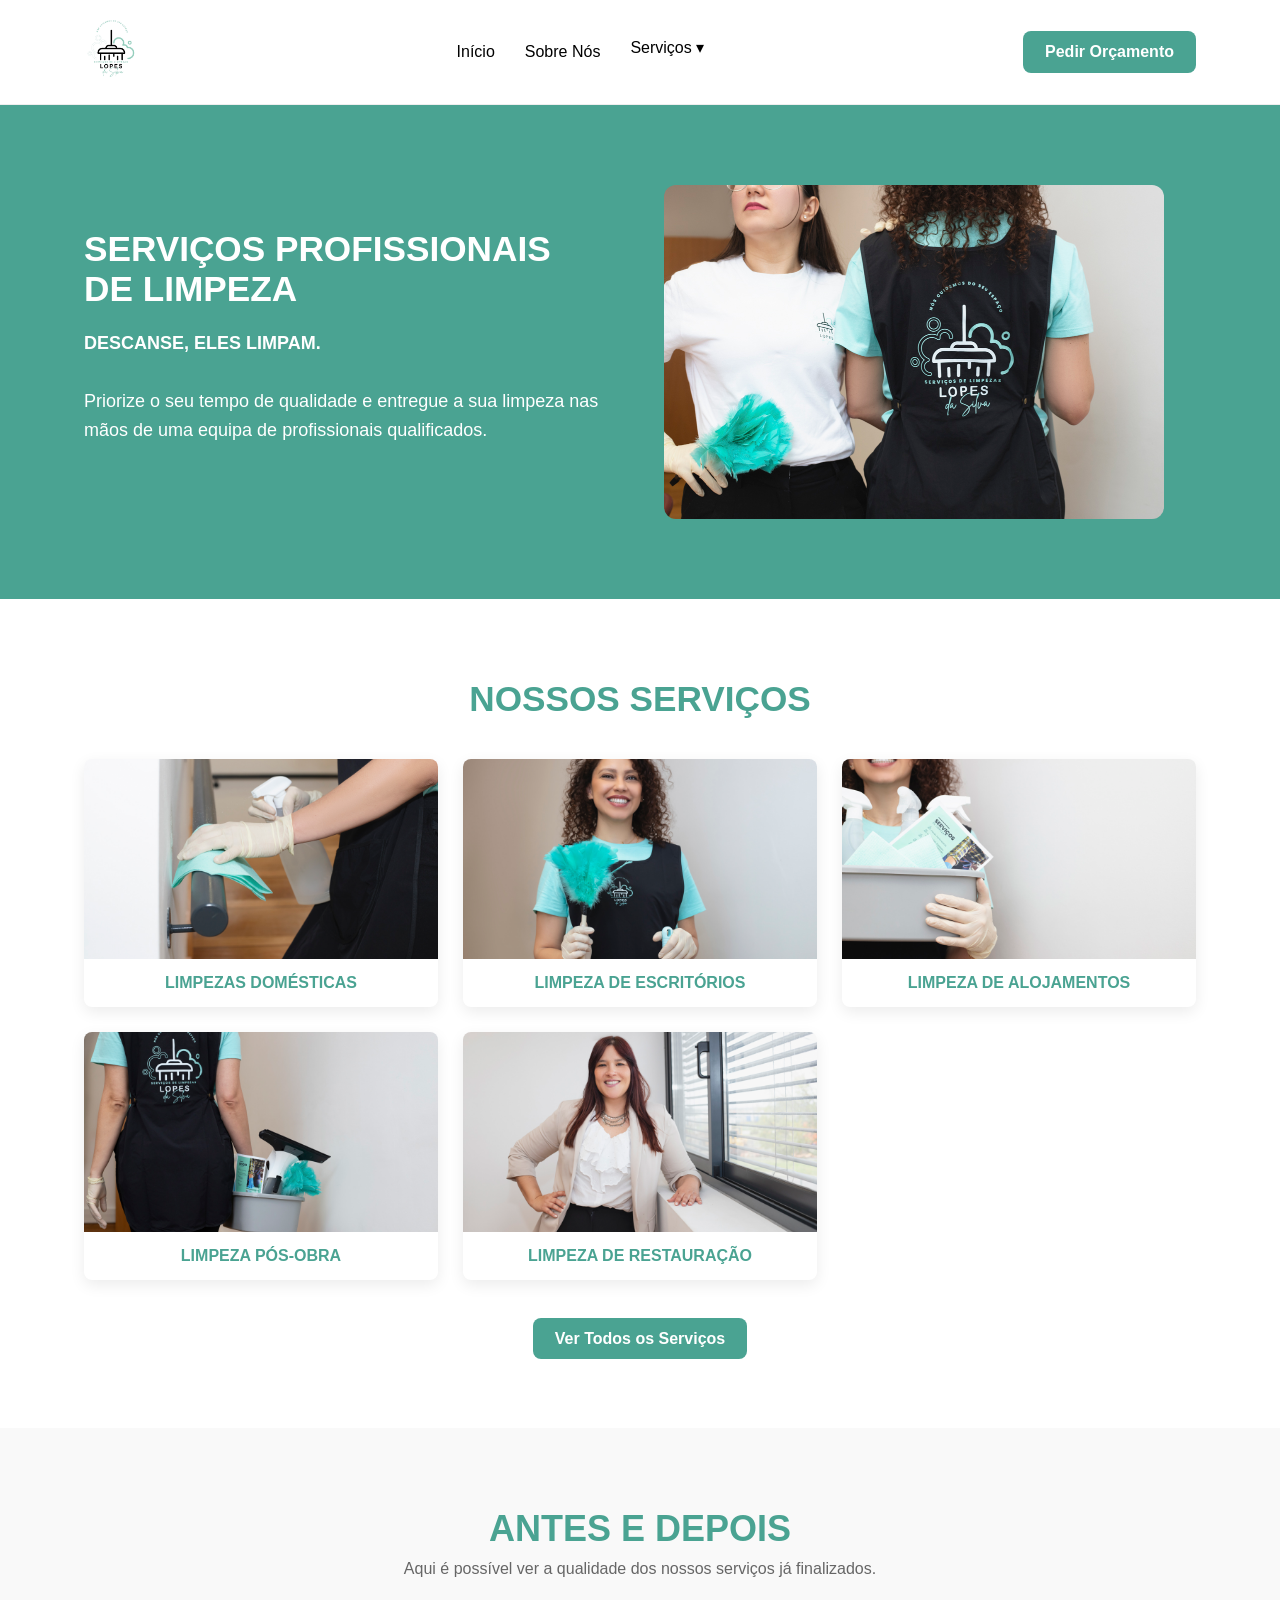
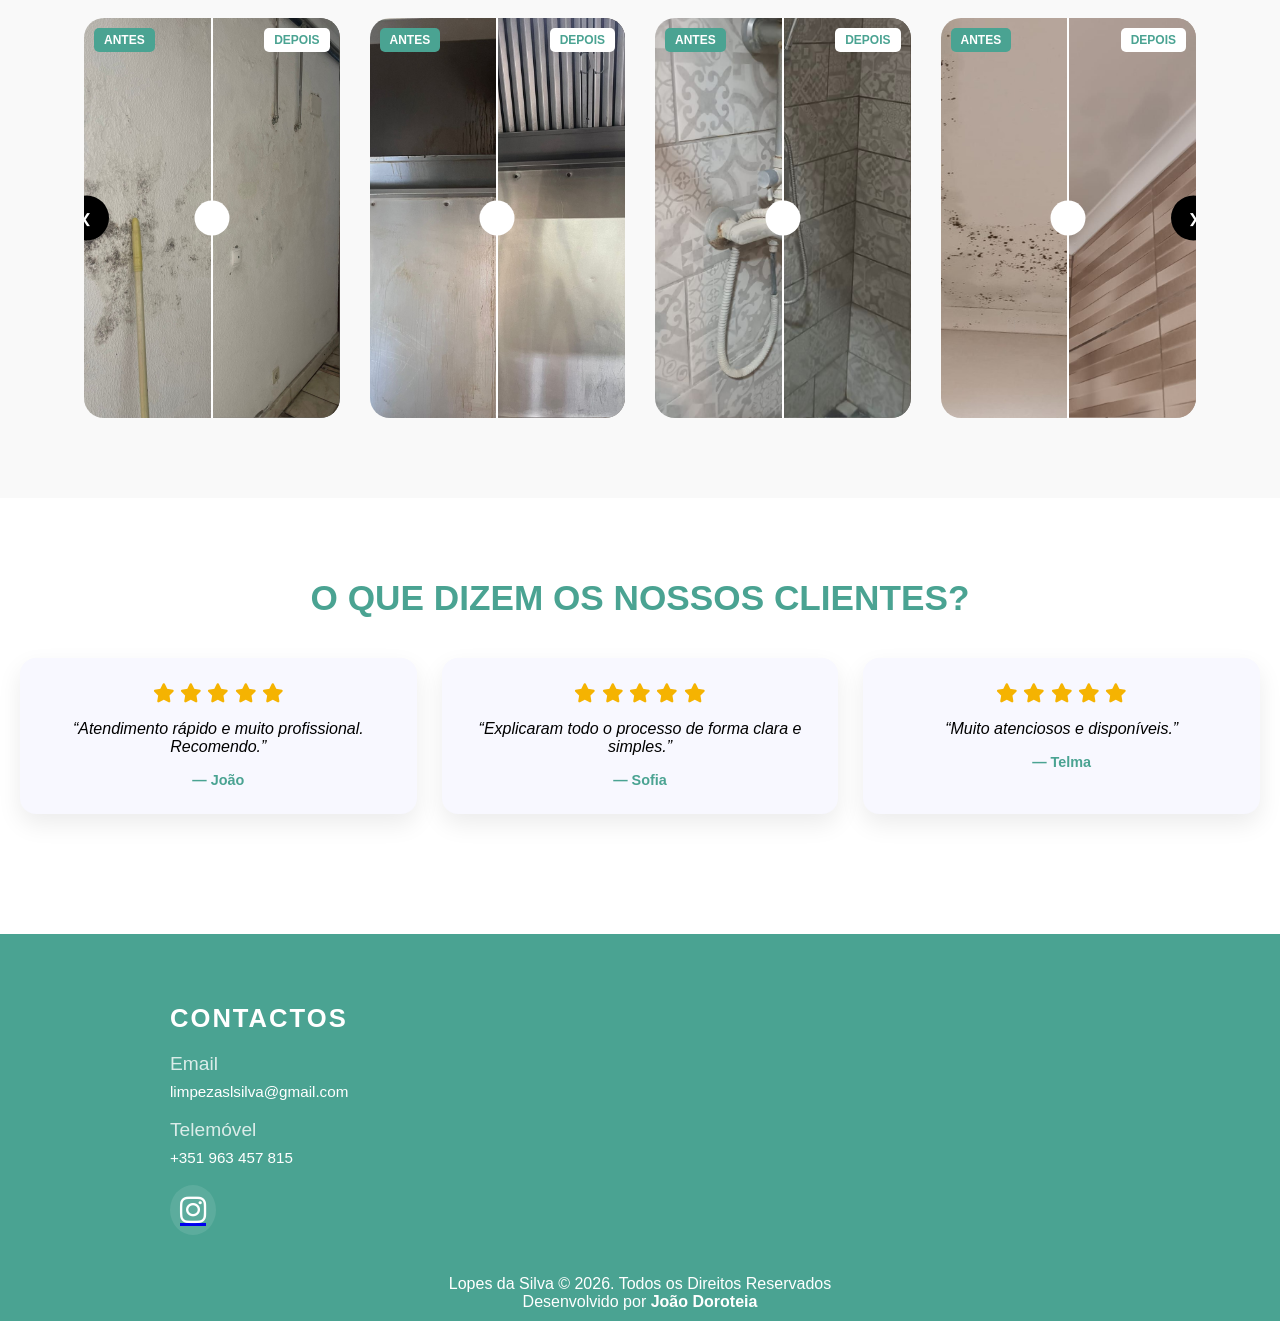
==== index.html @ a1267180 "Primeira versão do site" ====
<!DOCTYPE html>
<html lang="pt">

<head>
    <meta charset="UTF-8">
    <meta name="viewport" content="width=device-width, initial-scale=1.0">
    <title>Lopes da Silva - Serviços de Limpeza</title>
    <link rel="stylesheet" href="styles.css" />
    <link rel="stylesheet" href="https://cdnjs.cloudflare.com/ajax/libs/font-awesome/6.5.0/css/all.min.css">
</head>

<body>

    <header class="header">
        <div class="container header-container">

            <div class="logo">
                <img src="assets/logo1.jpeg" alt="Lopes da Silva">
            </div>

            <nav class="nav">
                <ul>
                    <li><a href="index.html">Início</a></li>
                    <li><a href="sobre.html">Sobre Nós</a></li>

                    <li class="dropdown">
                        <a href="servicos.html" id="servicosHost">Serviços ▾</a>

                        <ul class="dropdown-menu" id="servicosMenu">

                            <li><a href="servicos.html#domesticas">Limpezas Domésticas</a></li>
                            <li><a href="servicos.html#escritorios">Limpeza de Escritórios</a></li>

                            <li class="has-submenu">
                                <a href="servicos.html#alojamentos">Limpeza de Alojamentos</a>

                                <ul class="submenu">
                                    <li><a href="servicos.html#alojamentos">Alojamento Local</a></li>
                                    <li><a href="servicos.html#alojamentos">Guest House</a></li>
                                    <li><a href="servicos.html#alojamentos">Turismo Rural</a></li>
                                </ul>
                            </li>

                            <li><a href="servicos.html#pos-obra">Limpezas Pós-Obra</a></li>
                            <li><a href="servicos.html#restauracao">Limpeza de Restauração</a></li>

                        </ul>
                    </li>
                </ul>
            </nav>

            <div class="header-contact">
                <a href="orcamento.html" class="btn-primary">Pedir Orçamento</a>
            </div>

        </div>
    </header>

    <section class="hero">
        <div class="container hero-container">

            <div class="hero-text">

                <h1>SERVIÇOS PROFISSIONAIS DE LIMPEZA</h1>

                <p><strong>DESCANSE, ELES LIMPAM.</strong></p>
                <p>
                    Priorize o seu tempo de qualidade e entregue a sua limpeza nas mãos de uma equipa de profissionais
                    qualificados.
                </p>

            </div>

            <div class="hero-image">
                <img src="assets/equipa.jpg" alt="Serviços profissionais de limpeza">
            </div>

        </div>
    </section>

    <section class="services">
        <div class="container">

            <h2 class="services-title">
                NOSSOS SERVIÇOS
            </h2>

            <div class="services-grid">

                <div href="servicos.html#domesticas" class="service-card">
                    <img src="assets/limpeza.jpg">
                    <p>LIMPEZAS DOMÉSTICAS</p>
                </div>

                <div href="servicos.html#escritorios" class="service-card">
                    <img src="assets/limpeza2.jpg">
                    <p>LIMPEZA DE ESCRITÓRIOS</p>
                </div>

                <div href="servicos.html#alojamentos" class="service-card">
                    <img src="assets/limpeza4.jpg">
                    <p>LIMPEZA DE ALOJAMENTOS</p>
                </div>

                <div href="servicos.html#pos-obra" class="service-card">
                    <img src="assets/limpeza3.jpg">
                    <p>LIMPEZA PÓS-OBRA</p>
                </div>

                <div href="servicos.html#restauracao" class="service-card">
                    <img src="assets/telmaPaiva.jpg">
                    <p>LIMPEZA DE RESTAURAÇÃO</p>
                </div>

            </div>

            <div class="services-cta">
                <a href="servicos.html" class="btn-primary">Ver Todos os Serviços</a>
            </div>

        </div>
    </section>

    <section class="antes-depois">
        <div class="container">

            <h2>ANTES E DEPOIS</h2>
            <p>Aqui é possível ver a qualidade dos nossos serviços já finalizados.</p>

            <div class="carousel">

                <button class="carousel-btn prev">&#10094;</button>

                <div class="carousel-track">

                    <!-- CARD 1 -->
                    <div class="before-after">
                        <img src="assets/antes1.jpeg" class="img-before">
                        <img src="assets/depois1.jpeg" class="img-after">

                        <div class="slider-line"></div>
                        <div class="slider-handle"></div>

                        <span class="label antes">ANTES</span>
                        <span class="label depois">DEPOIS</span>
                    </div>

                    <!-- CARD 2 -->
                    <div class="before-after">
                        <img src="assets/antes2.jpeg" class="img-before">
                        <img src="assets/depois2.jpeg" class="img-after">

                        <div class="slider-line"></div>
                        <div class="slider-handle"></div>

                        <span class="label antes">ANTES</span>
                        <span class="label depois">DEPOIS</span>
                    </div>

                    <!-- CARD 3 -->
                    <div class="before-after">
                        <img src="assets/antes3.jpeg" class="img-before">
                        <img src="assets/depois3.jpeg" class="img-after">

                        <div class="slider-line"></div>
                        <div class="slider-handle"></div>

                        <span class="label antes">ANTES</span>
                        <span class="label depois">DEPOIS</span>
                    </div>

                    <!-- CARD 4 (vai entrar no loop) -->
                    <div class="before-after">
                        <img src="assets/antes4.jpeg" class="img-before">
                        <img src="assets/depois4.jpeg" class="img-after">

                        <div class="slider-line"></div>
                        <div class="slider-handle"></div>

                        <span class="label antes">ANTES</span>
                        <span class="label depois">DEPOIS</span>
                    </div>

                </div>

                <button class="carousel-btn next">&#10095;</button>

            </div>

        </div>
    </section>

    <section class="testemunhos">
        <h2>O QUE DIZEM OS NOSSOS CLIENTES?</h2>

        <div class="testemunhos-grid">
            <div class="testemunho-card">
                <div class="estrelas">
                    <i class="fas fa-star"></i>
                    <i class="fas fa-star"></i>
                    <i class="fas fa-star"></i>
                    <i class="fas fa-star"></i>
                    <i class="fas fa-star"></i>
                </div>
                <p class="texto">“Atendimento rápido e muito profissional. Recomendo.”</p>
                <span class="autor">— João</span>
            </div>

            <div class="testemunho-card">
                <div class="estrelas">
                    <i class="fas fa-star"></i>
                    <i class="fas fa-star"></i>
                    <i class="fas fa-star"></i>
                    <i class="fas fa-star"></i>
                    <i class="fas fa-star"></i>
                </div>
                <p class="texto">“Explicaram todo o processo de forma clara e simples.”</p>
                <span class="autor">— Sofia</span>
            </div>

            <div class="testemunho-card">
                <div class="estrelas">
                    <i class="fas fa-star"></i>
                    <i class="fas fa-star"></i>
                    <i class="fas fa-star"></i>
                    <i class="fas fa-star"></i>
                    <i class="fas fa-star"></i>
                </div>
                <p class="texto">“Muito atenciosos e disponíveis.”</p>
                <span class="autor">— Telma</span>
            </div>
        </div>
    </section>

</body>

<footer class="site-footer">
    <div class="footer-container">

        <div class="footer-col">
            <h3>CONTACTOS</h3>

            <div class="contact-text">
                <h4>Email</h4>
                <p>limpezaslsilva@gmail.com</p>
            </div>

            <div class="contact-text">
                <h4>Telemóvel</h4>
                <p>+351 963 457 815</p>
            </div>

            <div class="footer-socials">
                <a href="https://www.instagram.com/limpezas_lopes_da_silva/" target="_blank">
                    <i class="fab fa-instagram"></i>
                </a>
            </div>
        </div>

    </div>

    <div class="footer-bottom">
        <p>Lopes da Silva © 2026. Todos os Direitos Reservados</p>
        <p>Desenvolvido por <strong>João Doroteia</strong></p>
    </div>

    <script src="script.js"></script>

</footer>

</html>
---- styles.css ----
* {
  margin: 0;
  padding: 0;
  box-sizing: border-box;
}

body {
  font-family: Arial, Helvetica, sans-serif;
}

h1,
h2,
h3,
h4 {
  font-family: "Arial Black", Arial, Helvetica, sans-serif;
}

html {
  scroll-behavior: smooth;
}

/* CONTAINER */
.container {
  width: 90%;
  max-width: 1200px;
  margin: 0 auto;
  padding: 0 20px;

}

/* ===============================================
   BARRA DE NAVEGAÇÃO NO TOPO - TODAS AS PÁGINAS
================================================== */

/* HEADER */
.header {
  background: #ffffff;
  border-bottom: 1px solid #eee;
  padding: 15px 0;
  position: sticky;
  top: 0;
  z-index: 1000;
}

/* LAYOUT */
.header-container {
  display: flex;
  align-items: center;
  justify-content: space-between;
}

/* LOGO */
.logo img {
  height: 70px;
}

/* MENU */
.nav>ul {
  display: flex;
  align-items: center;
  gap: 30px;
  list-style: none;
}

.nav ul li {
  position: relative;
  display: block;
}

.nav a {
  display: block;
  padding: 10px 0;
  text-decoration: none;
  color: black;
  font-weight: 500;
  transition: 0.3s;
}

.nav a:hover {
  color: #4aa392;
}

/* DROPDOWN */
.dropdown {
  position: relative;
  padding-bottom: 10px;
}

.dropdown-menu {
  display: none;
  position: absolute;
  top: 100%;
  left: 0;
  background: white;
  border-radius: 10px;
  box-shadow: 0 5px 15px rgba(0, 0, 0, 0.1);
  flex-direction: column;
  min-width: 220px;
  opacity: 0;
  transform: translateY(10px);
  transition: 0.2s;
  list-style: none;
  margin: 0;
  padding: 0;
}

.dropdown:hover .dropdown-menu {
  display: flex;
  opacity: 1;
  transform: translateY(0);
}

.dropdown-menu li {
  margin-bottom: 8px;
  width: 100%;
}

.dropdown-menu a {
  display: block;
  padding: 8px 10px;
  color: black;
}

.dropdown-menu a:hover {
  background: #f1f1f1;
  border-radius: 6px;
}

/* SUBMENU */
.has-submenu {
  position: relative;
}

.submenu {
  display: none;
  position: absolute;
  left: 100%;
  top: 0;
  background: white;
  border-radius: 10px;
  box-shadow: 0 5px 15px rgba(0, 0, 0, 0.1);
  flex-direction: column;
  min-width: 180px;
  list-style: none;
  margin: 0;
  padding: 0;
}

.has-submenu:hover .submenu {
  display: flex;
}

.submenu li {
  width: 100%;
}

.has-submenu>a {
  display: block;
  padding: 8px 10px;
  font-weight: 600;
  color: black;
}

.has-submenu>a:hover {
  color: #4aa392;
}

.submenu a {
  display: block;
  padding: 8px 10px;
  color: black;
}

.submenu a:hover {
  background: #f1f1f1;
  border-radius: 6px;
}

/* CONTACTO */
.header-contact {
  display: flex;
  align-items: center;
  gap: 20px;
}


/* BOTÕES */
.btn-primary {
  background: #4aa392;
  color: white;
  padding: 12px 22px;
  border-radius: 8px;
  text-decoration: none;
  font-weight: 600;
  transition: 0.3s;
}

.btn-primary:hover {
  background: #4aa392;
}

.btn-secondary {
  background: white;
  color: #4aa392;
  padding: 12px 22px;
  border-radius: 8px;
  text-decoration: none;
  font-weight: 600;
  transition: 0.3s;
}

.btn-secondary:hover {
  background: #f1f1f1;
}

/* ===========================
   RODAPÉ - TODAS AS PÁGINAS
============================== */

.site-footer {
  background: #4aa392;
  color: #fff;
  padding-top: 70px;
}

/* CONTAINER PRINCIPAL */
.footer-container {
  max-width: 1000px;
  margin: auto;
  padding: 0 30px 30px;

  display: flex;
  justify-content: space-between;
  align-items: flex-start;
}

/* COLUNAS */
.footer-col h3 {
  font-size: 1.6rem;
  letter-spacing: 2px;
  text-transform: uppercase;
  margin-bottom: 20px;
  color: white;
}

.footer-col h4 {
  font-size: 1.2rem;
  margin-bottom: 5px;
  font-weight: 500;
  opacity: 0.8;
}

.footer-col p {
  font-size: 0.95rem;
  line-height: 1.6;
  margin-bottom: 15px;
}

/* ICONES REDES SOCIAIS */
.footer-socials {
  display: flex;
  gap: 15px;
  margin-top: 10px;
}

.footer-socials a {
  background: rgba(255, 255, 255, 0.1);
  padding: 10px;
  border-radius: 50%;
  display: inline-flex;
  justify-content: center;
  align-items: center;
}

.footer-socials i {
  font-size: 30px;
  color: white;
  transition: 0.3s;
}

.footer-socials i:hover {
  color: #f1f1f1;
  transform: scale(1.1);
}

/* PARTE DE BAIXO */
.footer-bottom {
  text-align: center;
  padding: 10px 0;
  background: #4aa392;
  color: white;
  font-size: 1rem;
}

/* RESPONSIVO */
@media (max-width: 768px) {
  .footer-container {
    flex-direction: column;
    align-items: center;
    text-align: center;
    gap: 30px;
  }
}

/* =================
   HOME PAGE - HERO
==================== */

/* HERO SECTION */
.hero {
  padding: 80px 0;
  background: #4aa392;
}

.hero-container {
  display: flex;
  align-items: center;
  justify-content: space-between;
  gap: 60px;
}

/* TEXTO */
.hero-text {
  max-width: 520px;
}

.hero-text h1 {
  font-size: 2.2rem;
  color: white;
  margin-bottom: 20px;
}

.hero-text p {
  font-size: 18px;
  color: white;
  margin-bottom: 30px;
  line-height: 1.6;
}

/* BOTÕES */
.hero-buttons {
  display: flex;
  gap: 20px;
}

/* IMAGEM */
.hero-image {
  flex: 1;
}

.hero-image img {
  width: 100%;
  max-width: 500px;
  height: auto;
  border-radius: 12px;
  display: block;
}

/* =================
    PEDIR ORÇAMENTO 
==================== */
/* ===========================
   SECÇÃO ORÇAMENTO
============================== */
.orcamento {
  position: relative;
  background: url("assets/equipa.jpg") center/cover no-repeat;
  padding: 120px 20px;
}

/* overlay escuro */
.orcamento-overlay {
  position: absolute;
  inset: 0;
  background: rgba(0,0,0,0.5);
}

/* container */
.orcamento-container {
  position: relative;
  max-width: 800px;
  margin: auto;
}

/* FORM */
.form-orcamento {
  background: #4aa392;
  padding: 50px;
  border-radius: 15px;
  box-shadow: 0 20px 50px rgba(0,0,0,0.3);
  color: white;
  animation: fadeUp 1s ease;
}

/* título */
.form-orcamento h2 {
  margin-bottom: 30px;
  text-align: center;
}

/* layout 2 colunas */
.form-row {
  display: flex;
  gap: 20px;
}

/* grupo */
.form-group {
  position: relative;
  margin-bottom: 25px;
  flex: 1;
}

.form-group select {
  width: 100%;
  background: transparent;
  border: none;
  border-bottom: 2px solid rgba(255,255,255,0.5);
  padding: 10px 5px;
  color: white;
  font-size: 16px;
  outline: none;
  appearance: none;
}

/* remover fundo branco estranho */
.form-group select option {
  color: black;
}

/* animação label */
.form-group select:focus + label,
.form-group select:valid + label {
  top: -10px;
  font-size: 12px;
  color: white;
}

/* inputs */
.form-group input,
.form-group textarea {
  width: 100%;
  background: transparent;
  border: none;
  border-bottom: 2px solid rgba(255,255,255,0.5);
  padding: 10px 5px;
  color: white;
  font-size: 16px;
  outline: none;
}

/* textarea */
.form-group textarea {
  resize: none;
  height: 100px;
}

/* labels */
.form-group label {
  position: absolute;
  left: 5px;
  top: 10px;
  font-size: 14px;
  color: rgba(255,255,255,0.7);
  pointer-events: none;
  transition: 0.3s;
}

/* animação ao focar */
.form-group input:focus + label,
.form-group input:valid + label,
.form-group textarea:focus + label,
.form-group textarea:valid + label {
  top: -10px;
  font-size: 12px;
  color: white;
}

/* linha ativa */
.form-group input:focus,
.form-group textarea:focus {
  border-bottom: 2px solid white;
}

/* checkbox */
.checkbox {
  display: flex;
  align-items: center;
  gap: 10px;
  margin-bottom: 20px;
  font-size: 14px;
}

/* botão */
.btn-enviar {
  width: 100%;
  padding: 15px;
  background: white;
  color: #4aa392;
  border: none;
  border-radius: 8px;
  font-weight: bold;
  cursor: pointer;
  transition: 0.3s;
}

/* hover botão */
.btn-enviar:hover {
  background: #e6e6e6;
  transform: scale(1.03);
}

/* animação entrada */
@keyframes fadeUp {
  from {
    opacity: 0;
    transform: translateY(40px);
  }
  to {
    opacity: 1;
    transform: translateY(0);
  }
}

/* RESPONSIVO */
@media (max-width: 768px) {
  .form-row {
    flex-direction: column;
  }

  .form-orcamento {
    padding: 30px;
  }
}


/* =========================================================
   SERVIÇOS - SECÇÃO DE SERVIÇOS & CARDS - PÁGINA PRINCIPAL
============================================================ */

.services {
  padding: 80px 0;
  color: #4aa392;
}

.services-title {
  text-align: center;
  font-size: 2.2rem;
  margin-bottom: 40px;
  color: #4aa392;
}

/* GRID */
.services-grid {
  display: grid;
  grid-template-columns: repeat(3, 1fr);
  gap: 25px;
}

/* CARDS */
.service-card {
  display: block;
  text-decoration: none;
  color: inherit;
  background: #fff;
  border-radius: 8px;
  overflow: hidden;
  box-shadow: 0 5px 15px rgba(0, 0, 0, 0.08);
  transition: 0.3s;
}

.service-card:hover {
  transform: translateY(-5px);
}

.service-card img {
  width: 100%;
  height: 200px;
  object-fit: cover;
  display: block;
}

.service-card p {
  padding: 15px;
  font-weight: 600;
  text-align: center;
}

/* ===============================
   TESTEMUNHOS - PÁGINA PRINCIPAL
================================== */

.testemunhos {
  padding: 80px 20px;
  background: white;
  text-align: center;
}

.testemunhos h2 {
  margin-bottom: 40px;
  font-size: 2.2rem;
  color: #4aa392;
}

.testemunhos-grid {
  display: grid;
  grid-template-columns: repeat(auto-fit, minmax(240px, 1fr));
  gap: 25px;
  margin-bottom: 40px;
}

.testemunho-card {
  background: #F8F8FF;
  padding: 25px;
  border-radius: 16px;
  box-shadow: 0 10px 25px rgba(0, 0, 0, 0.08);
  transition: 0.3s ease;
  position: relative;
}

.testemunho-card:hover {
  transform: translateY(-5px);
}

.testemunho-card .texto {
  font-style: italic;
  margin: 15px 0;
  color: black;
}

.testemunho-card .autor {
  font-weight: 600;
  color: #4aa392;
  font-size: 0.9rem;
}

.estrelas {
  color: #f5b301;
  font-size: 1.2rem;
}

/* ====================
   PÁGINA - SOBRE NÓS
======================= */

/* HERO DAS PÁGINAS */
.page-hero {
  background: #4aa392;
  color: white;
  padding: 60px 0;
  text-align: center;
}

.page-hero h1 {
  font-size: 2.2rem;
  margin-bottom: 10px;
}

.page-hero p {
  font-size: 18px;
  line-height: 1.6;
}

/* SOBRE */
.sobre {
  padding: 80px 0;
}

.sobre-grid {
  display: flex;
  align-items: center;
  gap: 60px;
  justify-content: space-between;
}

.sobre-texto {
  flex: 1;
  font-size: 18px;
  line-height: 1.6;
  max-width: 500px;
}

.sobre-texto h2 {
  font-size: 2.2rem;
  margin-bottom: 32px;
  color: #4aa392;
}

.sobre-texto p {
  margin-bottom: 32px;
}

.sobre-img {
  flex: 1;
}

.sobre-img img {
  width: 100%;
  max-width: 600px;
  border-radius: 12px;
}

/* VALORES */
.valores {
  background: white;
  padding: 80px 0;
  text-align: center;
}

.valores-grid {
  display: grid;
  grid-template-columns: repeat(3, 1fr);
  gap: 25px;
  margin-top: 40px;
}

.valores h2 {
  font-size: 2.2rem;
  margin-bottom: 10px;
  color: #4aa392;
}

.valor {
  background: #F8F8FF;
  padding: 30px;
  border-radius: 12px;
  box-shadow: 0 5px 15px rgba(0, 0, 0, 0.08);
  transition: 0.3s;
  text-align: center;
}

.valor:hover {
  transform: translateY(-8px);
}

.valor i {
  font-size: 30px;
  color: #4aa392;
  margin-bottom: 15px;
}

.valores-desc {
  max-width: 600px;
  margin: 0 auto 30px;
  color: #333;
}

/* VANTAGENS */
.vantagens {
  padding: 80px 0;
  text-align: center;
}

.vantagens h2 {
  font-size: 2.2rem;
  margin-bottom: 10px;
  color: #4aa392;
}

.vantagens ul {
  list-style: none;
  margin-top: 20px;
}

.vantagens li {
  margin-bottom: 10px;
  font-size: 18px;
}

/* ===================
   PÁGINA - SERVIÇOS
====================== */

/* HERO DAS PÁGINAS */
section {
  scroll-margin-top: 120px;
}

/* SECÇÕES DE SERVIÇOS */
.servico {
  padding: 80px 0;
  border-bottom: 1px solid #eee;
}

.servico-container {
  display: flex;
  align-items: center;
  gap: 50px;
}

/* GRID */
.servico-grid {
  display: flex;
  align-items: center;
  gap: 80px;
  justify-content: space-between;
}

/* TEXTO */
.servico-texto {
  flex: 1;
  max-width: 500px;
}

.servico-texto h2 {
  font-size: 2.2rem;
  margin-bottom: 15px;
  color: #4aa392;
}

.servico-texto p {
  margin-bottom: 15px;
  color: #555;
}

/* LISTA */
.servico-texto ul {
  list-style: none;
  padding: 0;
  margin-bottom: 20px;
}

.servico-texto li {
  margin-bottom: 8px;
  padding-left: 25px;
  position: relative;
  color: #333;
}

/* CHECK VERDE */
.servico-texto li::before {
  content: "✔";
  position: absolute;
  left: 0;
  color: #4aa392;
  font-weight: bold;
}

/* BOTÃO (PEDIR ORÇAMENTO) NO BODY DE SERVIÇOS */
.servico-texto .btn-primary {
  margin-top: 10px;
  display: inline-block;
}

/* IMAGEM DOS SERVIÇOS */
.servico-img {
  flex: 1;
  position: relative;
  overflow: hidden;
  border-radius: 15px;
}

.servico-img img {
  width: 100%;
  border-radius: 15px;
  box-shadow: 0 10px 30px rgba(0, 0, 0, 0.08);
  transition: 0.5s;
}

.servico-img:hover img {
  transform: scale(1.05);
}

/* ALTERNAR LAYOUT PARA SERVIÇOS DIREITA E ESQUERDA */
.servico:nth-child(even) .servico-container {
  flex-direction: row-reverse;
}

.servico:nth-child(even) {
  background: #f9f9f9;
}

/* CTA - SERVIÇOS */
.cta-overlay {
  position: absolute;
  inset: 0;
  background: rgba(0, 0, 0, 0.4);

  display: flex;
  flex-direction: column;
  justify-content: center;
  align-items: center;

  text-align: center;
  color: white;

  opacity: 0;
  transform: translateY(20px);
  /* 👈 FALTAVA ISTO */
  transition: 0.4s;
}

.servico-img:hover .cta-overlay {
  opacity: 1;
  transform: translateY(0);
}

.cta-overlay p {
  margin-bottom: 15px;
  font-size: 18px;
}

/* ANIMAÇÃO DE APARECER AO SCROLL */
.animation {
  opacity: 0;
  transform: translateY(50px);
  transition: all 0.8s ease;
}

.animation.ativo {
  opacity: 1;
  transform: translateY(0);
}

.services-cta {
  text-align: center;
  margin-top: 50px;
}

/* ==================================
   PÁGINA PRINCIPAL - ANTES E DEPOIS
===================================== */

/* SECTION */
.antes-depois {
  padding: 80px 0;
  background: #f9f9f9;
  text-align: center;
}

.antes-depois h2 {
  font-size: 36px;
  margin-bottom: 10px;
  color: #4aa392;
}

.antes-depois p {
  color: #666;
  margin-bottom: 40px;
}

/* CAROUSEL */
.carousel {
  position: relative;
  overflow: hidden;
}

.carousel-track {
  display: flex;
  gap: 30px;
  transition: transform 0.5s ease;
}

/* BOTÕES */
.carousel-btn {
  position: absolute;
  top: 50%;
  transform: translateY(-50%);
  background: black;
  color: white;
  border: none;
  width: 45px;
  height: 45px;
  border-radius: 50%;
  cursor: pointer;
  z-index: 10;
}

.carousel-btn.prev {
  left: -20px;
}

.carousel-btn.next {
  right: -20px;
}

/* CARD */
.before-after {
  position: relative;
  width: 350px;
  height: 400px;
  overflow: hidden;
  border-radius: 20px;
}

/* IMAGENS */
.before-after img {
  position: absolute;
  top: 0;
  left: 0;
  width: 100%;
  height: 100%;
  object-fit: cover;
}

.img-after {
  position: absolute;
  width: 100%;
  height: 100%;
  object-fit: cover;
  z-index: 2;
  clip-path: inset(0 0 0 50%);
}

.img-before {
  position: absolute;
  width: 100%;
  height: 100%;
  object-fit: cover;
  z-index: 1;
}

/* LINHA */
.slider-line {
  position: absolute;
  top: 0;
  bottom: 0;
  width: 2px;
  background: white;
  left: 50%;
  transform: translateX(-50%);
  z-index: 3;
}

.slider-handle {
  position: absolute;
  top: 50%;
  left: 50%;
  transform: translate(-50%, -50%);
  width: 35px;
  height: 35px;
  background: white;
  border-radius: 50%;
  cursor: ew-resize;
  z-index: 4;
}

/* LABELS */
.label {
  position: absolute;
  top: 10px;
  padding: 5px 10px;
  font-size: 12px;
  font-weight: bold;
  color: white;
  background: rgba(0,0,0,0.6);
  border-radius: 5px;
  z-index: 5; /* 🔥 MUITO IMPORTANTE */
}

.antes {
  left: 10px;
  background: #4aa392;
  color: white;
}

.depois {
  right: 10px;
  background: white;
  color: #4aa392;
}
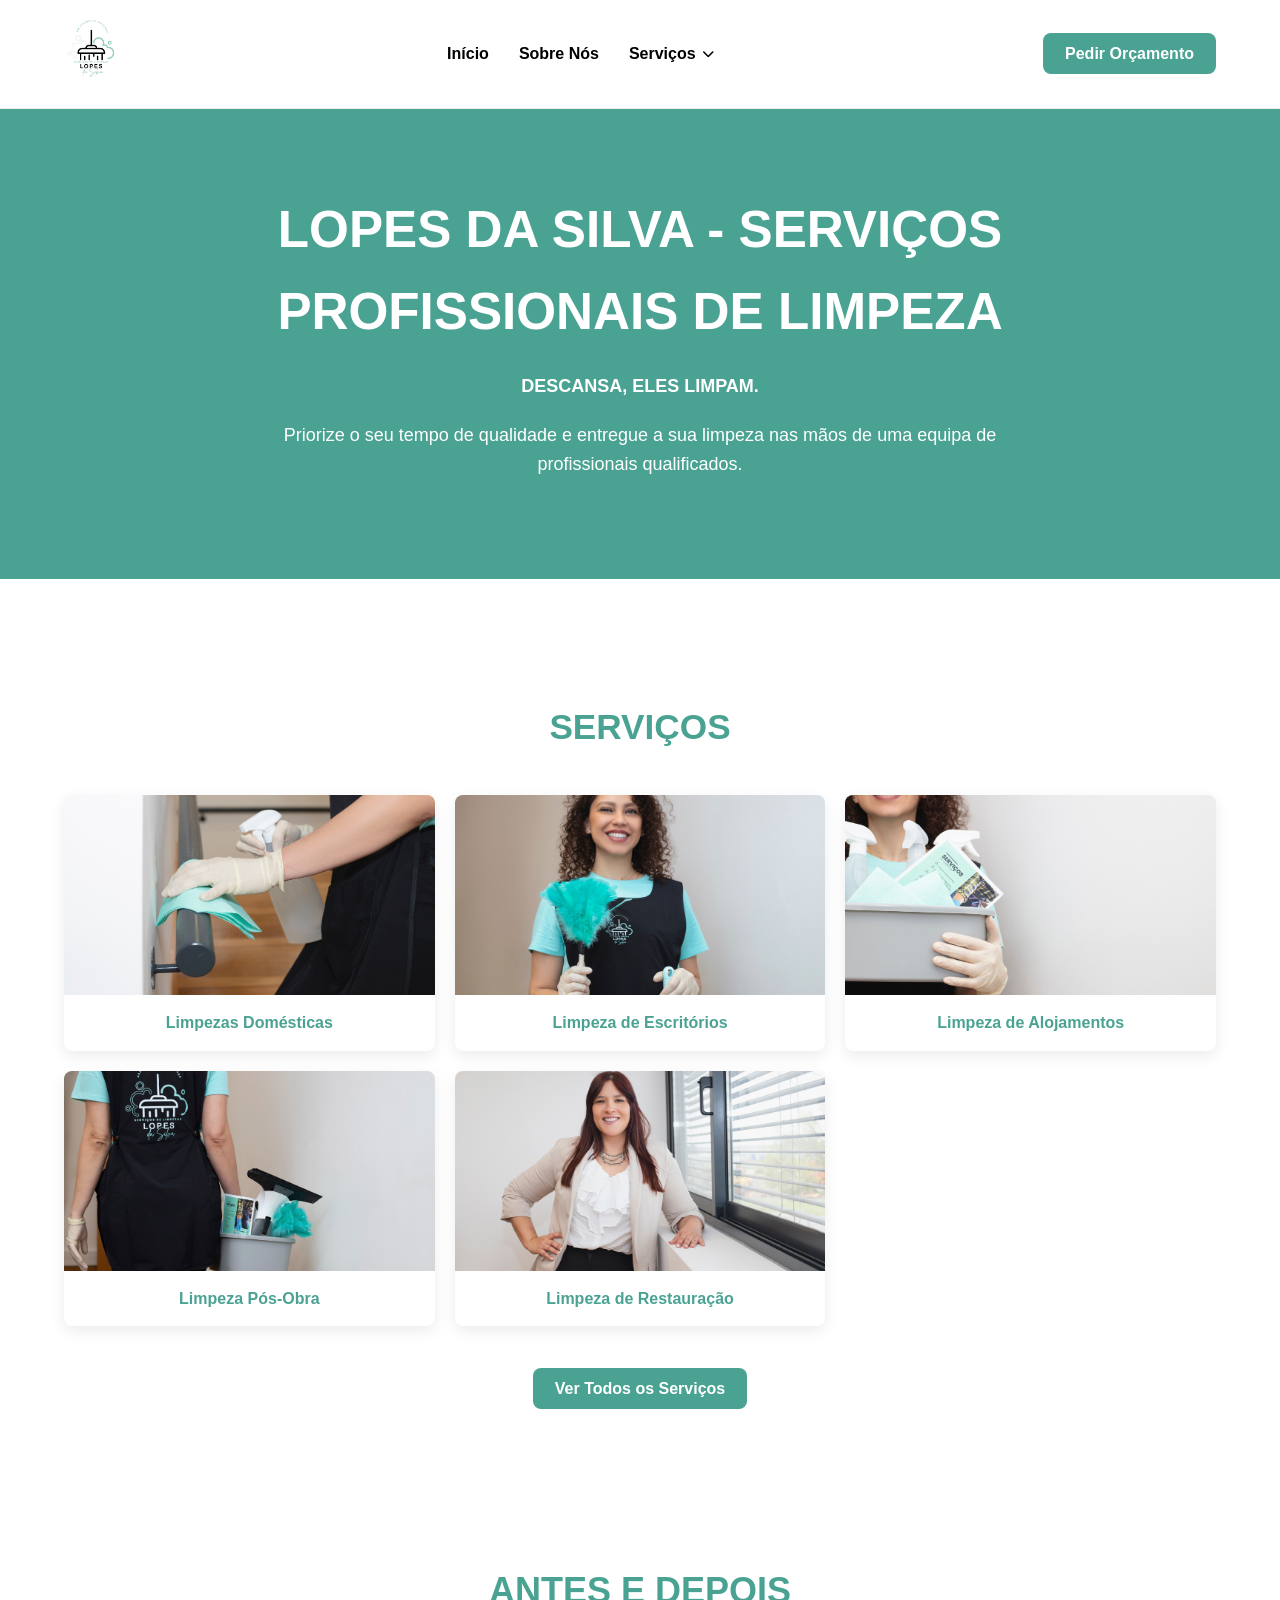
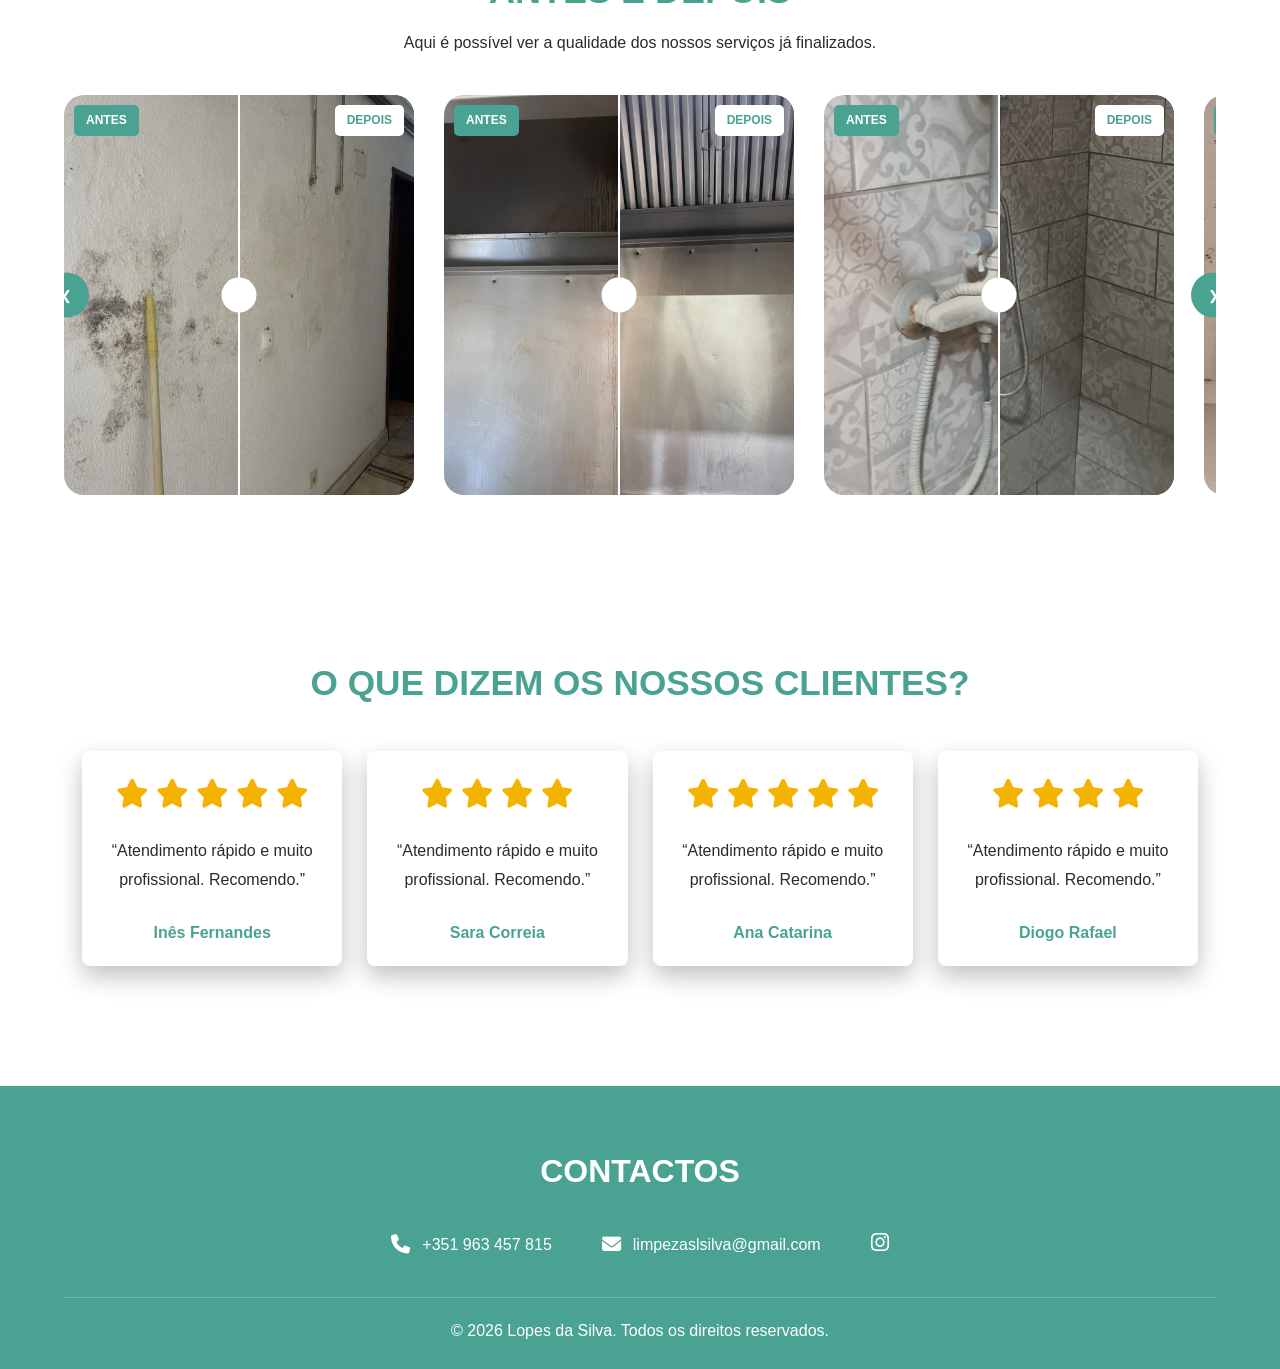
==== commit 99603a22: "Versão Final" ====
--- a/index.html
+++ b/index.html
@@ -11,42 +11,59 @@
 
 <body>
 
+    <!-- ////////////////////////////////////////////////////////////////////////////////////////////////////////////////// -->
+    <!-- ////////////////////////////////////////////////////////////////////////////////////////////////////////////////// -->
+
     <header class="header">
-        <div class="container header-container">
-
-            <div class="logo">
+
+        <div class="container">
+
+            <div class="header-logo">
                 <img src="assets/logo1.jpeg" alt="Lopes da Silva">
             </div>
 
-            <nav class="nav">
-                <ul>
-                    <li><a href="index.html">Início</a></li>
-                    <li><a href="sobre.html">Sobre Nós</a></li>
-
-                    <li class="dropdown">
-                        <a href="servicos.html" id="servicosHost">Serviços ▾</a>
-
-                        <ul class="dropdown-menu" id="servicosMenu">
-
-                            <li><a href="servicos.html#domesticas">Limpezas Domésticas</a></li>
-                            <li><a href="servicos.html#escritorios">Limpeza de Escritórios</a></li>
-
-                            <li class="has-submenu">
-                                <a href="servicos.html#alojamentos">Limpeza de Alojamentos</a>
-
-                                <ul class="submenu">
-                                    <li><a href="servicos.html#alojamentos">Alojamento Local</a></li>
-                                    <li><a href="servicos.html#alojamentos">Guest House</a></li>
-                                    <li><a href="servicos.html#alojamentos">Turismo Rural</a></li>
+            <nav class="header-nav">
+
+                <ul class="nav-menu">
+
+                    <li class="nav-item"><a href="index.html">Início</a></li>
+
+                    <li class="nav-item"><a href="sobre.html">Sobre Nós</a></li>
+
+                    <li class="nav-item nav-dropdown">
+
+                        <a href="servicos.html">Serviços <i class="fa-solid fa-chevron-down"></i></a>
+
+                        <ul class="nav-dropdown-menu">
+
+                            <li><a href="servicos.html#domestic">Limpezas Domésticas</a></li>
+
+                            <li><a href="servicos.html#offices">Limpeza de Escritórios</a></li>
+
+                            <li class="nav-submenu-item">
+
+                                <a href="servicos.html#accommodations">Limpeza de Alojamentos</a>
+
+                                <ul class="nav-submenu">
+
+                                    <li><a href="servicos.html#accommodations">Alojamento Local</a></li>
+                                    <li><a href="servicos.html#accommodations">Guest House</a></li>
+                                    <li><a href="servicos.html#accommodations">Turismo Rural</a></li>
+
                                 </ul>
+
                             </li>
 
-                            <li><a href="servicos.html#pos-obra">Limpezas Pós-Obra</a></li>
-                            <li><a href="servicos.html#restauracao">Limpeza de Restauração</a></li>
+                            <li><a href="servicos.html#post-construction">Limpezas Pós-Obra</a></li>
+
+                            <li><a href="servicos.html#restoration">Limpeza de Restauração</a></li>
 
                         </ul>
+
                     </li>
+
                 </ul>
+
             </nav>
 
             <div class="header-contact">
@@ -54,16 +71,21 @@
             </div>
 
         </div>
+
     </header>
 
+    <!-- ////////////////////////////////////////////////////////////////////////////////////////////////////////////////// -->
+    <!-- ////////////////////////////////////////////////////////////////////////////////////////////////////////////////// -->
+
     <section class="hero">
-        <div class="container hero-container">
+
+        <div class="container">
 
             <div class="hero-text">
 
-                <h1>SERVIÇOS PROFISSIONAIS DE LIMPEZA</h1>
-
-                <p><strong>DESCANSE, ELES LIMPAM.</strong></p>
+                <h1>LOPES DA SILVA - SERVIÇOS PROFISSIONAIS DE LIMPEZA</h1>
+
+                <p><strong>DESCANSA, ELES LIMPAM.</strong></p>
                 <p>
                     Priorize o seu tempo de qualidade e entregue a sua limpeza nas mãos de uma equipa de profissionais
                     qualificados.
@@ -71,114 +93,158 @@
 
             </div>
 
-            <div class="hero-image">
-                <img src="assets/equipa.jpg" alt="Serviços profissionais de limpeza">
-            </div>
-
-        </div>
-    </section>
-
-    <section class="services">
-        <div class="container">
-
-            <h2 class="services-title">
-                NOSSOS SERVIÇOS
-            </h2>
+        </div>
+
+    </section>
+
+    <!-- ////////////////////////////////////////////////////////////////////////////////////////////////////////////////// -->
+    <!-- ////////////////////////////////////////////////////////////////////////////////////////////////////////////////// -->
+
+    <section class="home-services">
+
+        <div class="container">
+
+            <h2 class="services-title">SERVIÇOS</h2>
 
             <div class="services-grid">
 
-                <div href="servicos.html#domesticas" class="service-card">
+                <!-- ============================================================================== -->
+                <!-- CARD 1 -->
+                <div class="service-card">
                     <img src="assets/limpeza.jpg">
-                    <p>LIMPEZAS DOMÉSTICAS</p>
-                </div>
-
-                <div href="servicos.html#escritorios" class="service-card">
+                    <p>Limpezas Domésticas</p>
+                </div>
+
+                <!-- ============================================================================== -->
+                <!-- CARD 2 -->
+                <div class="service-card">
                     <img src="assets/limpeza2.jpg">
-                    <p>LIMPEZA DE ESCRITÓRIOS</p>
-                </div>
-
-                <div href="servicos.html#alojamentos" class="service-card">
+                    <p>Limpeza de Escritórios</p>
+                </div>
+
+                <!-- ============================================================================== -->
+                <!-- CARD 3 -->
+                <div class="service-card">
                     <img src="assets/limpeza4.jpg">
-                    <p>LIMPEZA DE ALOJAMENTOS</p>
-                </div>
-
-                <div href="servicos.html#pos-obra" class="service-card">
+                    <p>Limpeza de Alojamentos</p>
+                </div>
+
+                <!-- ============================================================================== -->
+                <!-- CARD 4 -->
+                <div class="service-card">
                     <img src="assets/limpeza3.jpg">
-                    <p>LIMPEZA PÓS-OBRA</p>
-                </div>
-
-                <div href="servicos.html#restauracao" class="service-card">
+                    <p>Limpeza Pós-Obra</p>
+                </div>
+
+                <!-- ============================================================================== -->
+                <!-- CARD 5 -->
+                <div class="service-card">
                     <img src="assets/telmaPaiva.jpg">
-                    <p>LIMPEZA DE RESTAURAÇÃO</p>
-                </div>
-
-            </div>
-
-            <div class="services-cta">
+                    <p>Limpeza de Restauração</p>
+                </div>
+
+            </div>
+
+            <div class="services-btn">
                 <a href="servicos.html" class="btn-primary">Ver Todos os Serviços</a>
             </div>
 
         </div>
-    </section>
-
-    <section class="antes-depois">
+
+    </section>
+
+    <!-- ////////////////////////////////////////////////////////////////////////////////////////////////////////////////// -->
+    <!-- ////////////////////////////////////////////////////////////////////////////////////////////////////////////////// -->
+
+    <section class="before-after">
+
         <div class="container">
 
             <h2>ANTES E DEPOIS</h2>
             <p>Aqui é possível ver a qualidade dos nossos serviços já finalizados.</p>
 
-            <div class="carousel">
+            <div class="before-after-carousel">
 
                 <button class="carousel-btn prev">&#10094;</button>
 
-                <div class="carousel-track">
-
+                <div class="before-after-track">
+
+                    <!-- ============================================================================== -->
                     <!-- CARD 1 -->
-                    <div class="before-after">
-                        <img src="assets/antes1.jpeg" class="img-before">
-                        <img src="assets/depois1.jpeg" class="img-after">
-
-                        <div class="slider-line"></div>
-                        <div class="slider-handle"></div>
-
-                        <span class="label antes">ANTES</span>
-                        <span class="label depois">DEPOIS</span>
-                    </div>
-
+                    <div class="before-after-card">
+                        <img src="assets/antes1.jpeg" class="image-before">
+                        <img src="assets/depois1.jpeg" class="image-after">
+
+                        <div class="slider-line"></div>
+                        <div class="slider-handle"></div>
+
+                        <span class="label-before">ANTES</span>
+                        <span class="label-after">DEPOIS</span>
+                    </div>
+
+                    <!-- ============================================================================== -->
                     <!-- CARD 2 -->
-                    <div class="before-after">
-                        <img src="assets/antes2.jpeg" class="img-before">
-                        <img src="assets/depois2.jpeg" class="img-after">
-
-                        <div class="slider-line"></div>
-                        <div class="slider-handle"></div>
-
-                        <span class="label antes">ANTES</span>
-                        <span class="label depois">DEPOIS</span>
-                    </div>
-
+                    <div class="before-after-card">
+                        <img src="assets/antes2.jpeg" class="image-before">
+                        <img src="assets/depois2.jpeg" class="image-after">
+
+                        <div class="slider-line"></div>
+                        <div class="slider-handle"></div>
+
+                        <span class="label-before">ANTES</span>
+                        <span class="label-after">DEPOIS</span>
+                    </div>
+
+                    <!-- ============================================================================== -->
                     <!-- CARD 3 -->
-                    <div class="before-after">
-                        <img src="assets/antes3.jpeg" class="img-before">
-                        <img src="assets/depois3.jpeg" class="img-after">
-
-                        <div class="slider-line"></div>
-                        <div class="slider-handle"></div>
-
-                        <span class="label antes">ANTES</span>
-                        <span class="label depois">DEPOIS</span>
-                    </div>
-
-                    <!-- CARD 4 (vai entrar no loop) -->
-                    <div class="before-after">
-                        <img src="assets/antes4.jpeg" class="img-before">
-                        <img src="assets/depois4.jpeg" class="img-after">
-
-                        <div class="slider-line"></div>
-                        <div class="slider-handle"></div>
-
-                        <span class="label antes">ANTES</span>
-                        <span class="label depois">DEPOIS</span>
+                    <div class="before-after-card">
+                        <img src="assets/antes3.jpeg" class="image-before">
+                        <img src="assets/depois3.jpeg" class="image-after">
+
+                        <div class="slider-line"></div>
+                        <div class="slider-handle"></div>
+
+                        <span class="label-before">ANTES</span>
+                        <span class="label-after">DEPOIS</span>
+                    </div>
+
+                    <!-- ============================================================================== -->
+                    <!-- CARD 4 -->
+                    <div class="before-after-card">
+                        <img src="assets/antes4.jpeg" class="image-before">
+                        <img src="assets/depois4.jpeg" class="image-after">
+
+                        <div class="slider-line"></div>
+                        <div class="slider-handle"></div>
+
+                        <span class="label-before">ANTES</span>
+                        <span class="label-after">DEPOIS</span>
+                    </div>
+
+                    <!-- ============================================================================== -->
+                    <!-- CARD 5 -->
+                    <div class="before-after-card">
+                        <img src="assets/antes4.jpeg" class="image-before">
+                        <img src="assets/depois4.jpeg" class="image-after">
+
+                        <div class="slider-line"></div>
+                        <div class="slider-handle"></div>
+
+                        <span class="label-before">ANTES</span>
+                        <span class="label-after">DEPOIS</span>
+                    </div>
+
+                    <!-- ============================================================================== -->
+                    <!-- CARD 6 -->
+                    <div class="before-after-card">
+                        <img src="assets/antes4.jpeg" class="image-before">
+                        <img src="assets/depois4.jpeg" class="image-after">
+
+                        <div class="slider-line"></div>
+                        <div class="slider-handle"></div>
+
+                        <span class="label-before">ANTES</span>
+                        <span class="label-after">DEPOIS</span>
                     </div>
 
                 </div>
@@ -188,84 +254,139 @@
             </div>
 
         </div>
-    </section>
-
-    <section class="testemunhos">
-        <h2>O QUE DIZEM OS NOSSOS CLIENTES?</h2>
-
-        <div class="testemunhos-grid">
-            <div class="testemunho-card">
-                <div class="estrelas">
-                    <i class="fas fa-star"></i>
-                    <i class="fas fa-star"></i>
-                    <i class="fas fa-star"></i>
-                    <i class="fas fa-star"></i>
-                    <i class="fas fa-star"></i>
-                </div>
-                <p class="texto">“Atendimento rápido e muito profissional. Recomendo.”</p>
-                <span class="autor">— João</span>
-            </div>
-
-            <div class="testemunho-card">
-                <div class="estrelas">
-                    <i class="fas fa-star"></i>
-                    <i class="fas fa-star"></i>
-                    <i class="fas fa-star"></i>
-                    <i class="fas fa-star"></i>
-                    <i class="fas fa-star"></i>
-                </div>
-                <p class="texto">“Explicaram todo o processo de forma clara e simples.”</p>
-                <span class="autor">— Sofia</span>
-            </div>
-
-            <div class="testemunho-card">
-                <div class="estrelas">
-                    <i class="fas fa-star"></i>
-                    <i class="fas fa-star"></i>
-                    <i class="fas fa-star"></i>
-                    <i class="fas fa-star"></i>
-                    <i class="fas fa-star"></i>
-                </div>
-                <p class="texto">“Muito atenciosos e disponíveis.”</p>
-                <span class="autor">— Telma</span>
-            </div>
-        </div>
-    </section>
+
+    </section>
+
+    <!-- ////////////////////////////////////////////////////////////////////////////////////////////////////////////////// -->
+    <!-- ////////////////////////////////////////////////////////////////////////////////////////////////////////////////// -->
+
+    <section class="testimonials">
+
+        <div class="container">
+
+            <h2>O QUE DIZEM OS NOSSOS CLIENTES?</h2>
+
+            <div class="testimonials-grid">
+
+                <!-- ============================================================================== -->
+                <!-- CARD 1 -->
+                <div class="testimonial-card">
+
+                    <div class="testimonial-stars">
+                        <i class="fas fa-star"></i>
+                        <i class="fas fa-star"></i>
+                        <i class="fas fa-star"></i>
+                        <i class="fas fa-star"></i>
+                        <i class="fas fa-star"></i>
+                    </div>
+
+                    <p class="testimonial-text">“Atendimento rápido e muito profissional. Recomendo.”</p>
+                    <span class="testimonial-author">Inês Fernandes</span>
+
+                </div>
+
+                <!-- ============================================================================== -->
+                <!-- CARD 2 -->
+                <div class="testimonial-card">
+
+                    <div class="testimonial-stars">
+                        <i class="fas fa-star"></i>
+                        <i class="fas fa-star"></i>
+                        <i class="fas fa-star"></i>
+                        <i class="fas fa-star"></i>
+                    </div>
+
+                    <p class="testimonial-text">“Atendimento rápido e muito profissional. Recomendo.”</p>
+                    <span class="testimonial-author">Sara Correia</span>
+
+                </div>
+
+                <!-- ============================================================================== -->
+                <!-- CARD 3 -->
+                <div class="testimonial-card">
+
+                    <div class="testimonial-stars">
+                        <i class="fas fa-star"></i>
+                        <i class="fas fa-star"></i>
+                        <i class="fas fa-star"></i>
+                        <i class="fas fa-star"></i>
+                        <i class="fas fa-star"></i>
+                    </div>
+
+                    <p class="testimonial-text">“Atendimento rápido e muito profissional. Recomendo.”</p>
+                    <span class="testimonial-author">Ana Catarina</span>
+
+                </div>
+
+                <!-- ============================================================================== -->
+                <!-- CARD 4 -->
+                <div class="testimonial-card">
+
+                    <div class="testimonial-stars">
+                        <i class="fas fa-star"></i>
+                        <i class="fas fa-star"></i>
+                        <i class="fas fa-star"></i>
+                        <i class="fas fa-star"></i>
+                    </div>
+
+                    <p class="testimonial-text">“Atendimento rápido e muito profissional. Recomendo.”</p>
+                    <span class="testimonial-author">Diogo Rafael</span>
+
+                </div>
+
+            </div>
+
+        </div>
+
+    </section>
+
+    <!-- ////////////////////////////////////////////////////////////////////////////////////////////////////////////////// -->
+    <!-- ////////////////////////////////////////////////////////////////////////////////////////////////////////////////// -->
+
+    <section class="footer">
+
+        <div class="container">
+
+            <h3>CONTACTOS</h3>
+
+            <div class="footer-contacts">
+
+                <div class="footer-item">
+                    <i class="fa-solid fa-phone"></i>
+                    <a href="tel:+351963457815">+351 963 457 815</a>
+                </div>
+
+                <div class="footer-item">
+                    <i class="fa-solid fa-envelope"></i>
+                    <a href="mailto:limpezaslsilva@gmail.com">limpezaslsilva@gmail.com
+                    </a>
+                </div>
+
+                <div class="footer-socials">
+                    <a href="https://www.instagram.com/limpezas_lopes_da_silva/" target="_blank">
+                        <i class="fab fa-instagram"></i>
+                    </a>
+                </div>
+
+            </div>
+
+            <div class="footer-bottom">
+
+                <p>
+                    © 2026 Lopes da Silva. Todos os direitos reservados.
+                </p>
+
+            </div>
+
+        </div>
+
+    </section>
+
+    <!-- ////////////////////////////////////////////////////////////////////////////////////////////////////////////////// -->
+    <!-- ////////////////////////////////////////////////////////////////////////////////////////////////////////////////// -->
+
+    <script src="script.js"></script>
 
 </body>
 
-<footer class="site-footer">
-    <div class="footer-container">
-
-        <div class="footer-col">
-            <h3>CONTACTOS</h3>
-
-            <div class="contact-text">
-                <h4>Email</h4>
-                <p>limpezaslsilva@gmail.com</p>
-            </div>
-
-            <div class="contact-text">
-                <h4>Telemóvel</h4>
-                <p>+351 963 457 815</p>
-            </div>
-
-            <div class="footer-socials">
-                <a href="https://www.instagram.com/limpezas_lopes_da_silva/" target="_blank">
-                    <i class="fab fa-instagram"></i>
-                </a>
-            </div>
-        </div>
-
-    </div>
-
-    <div class="footer-bottom">
-        <p>Lopes da Silva © 2026. Todos os Direitos Reservados</p>
-        <p>Desenvolvido por <strong>João Doroteia</strong></p>
-    </div>
-
-    <script src="script.js"></script>
-
-</footer>
-
 </html>
--- a/styles.css
+++ b/styles.css
@@ -1,40 +1,72 @@
+/* ====================================
+   CONFIGURAÇÕES & COMPONENTES GERAIS
+======================================= */
+:root {
+  --primary: #4aa392;
+  --light: white;
+  --dark: #2b2b2b;
+}
+
 * {
   margin: 0;
   padding: 0;
   box-sizing: border-box;
-}
-
-body {
-  font-family: Arial, Helvetica, sans-serif;
-}
-
-h1,
-h2,
-h3,
-h4 {
-  font-family: "Arial Black", Arial, Helvetica, sans-serif;
+  font-family: Garamond, Helvetica, sans-serif;
 }
 
 html {
   scroll-behavior: smooth;
 }
 
-/* CONTAINER */
+body {
+  background: var(--light);
+  color: var(--dark);
+  line-height: 1.6;
+}
+
 .container {
   width: 90%;
   max-width: 1200px;
-  margin: 0 auto;
-  padding: 0 20px;
-
-}
-
-/* ===============================================
-   BARRA DE NAVEGAÇÃO NO TOPO - TODAS AS PÁGINAS
-================================================== */
-
-/* HEADER */
+  margin: auto;
+}
+
+/* BOTÕES DO WEBSITE */
+.btn-primary,
+.btn-secondary {
+  padding: 12px 22px;
+  border-radius: 8px;
+  text-decoration: none;
+  font-weight: 600;
+  transition: 0.3s;
+}
+
+.btn-primary {
+  background: var(--primary);
+  color: var(--light);
+}
+
+.btn-primary:hover {
+  background: var(--primary);
+}
+
+.btn-secondary {
+  background: var(--light);
+  color: var(--primary);
+}
+
+.btn-secondary:hover {
+  background: var(--light);
+}
+
+
+/* ============================================================================================================================= */
+/* ============================================================================================================================= */
+
+/* ========================================================================================================
+   HEADER - BARRA DE NAVEGAÇÃO - TODAS AS PÁGINAS (index.html; servicos.html; sobre.html; orcamento.html) 
+=========================================================================================================== */
 .header {
-  background: #ffffff;
+  background: var(--light);
   border-bottom: 1px solid #eee;
   padding: 15px 0;
   position: sticky;
@@ -42,447 +74,864 @@
   z-index: 1000;
 }
 
-/* LAYOUT */
-.header-container {
+.header .container {
   display: flex;
   align-items: center;
   justify-content: space-between;
 }
 
-/* LOGO */
-.logo img {
+.header-logo img {
   height: 70px;
 }
 
-/* MENU */
-.nav>ul {
+.header-nav {
+  display: flex;
+  justify-content: center;
+}
+
+.nav-menu {
   display: flex;
   align-items: center;
   gap: 30px;
   list-style: none;
-}
-
-.nav ul li {
+  margin: 0;
+  padding: 0;
+}
+
+.nav-item {
   position: relative;
-  display: block;
-}
-
-.nav a {
-  display: block;
-  padding: 10px 0;
+}
+
+.nav-item a {
+  display: flex;
+  align-items: center;
+  gap: 6px;
   text-decoration: none;
-  color: black;
-  font-weight: 500;
-  transition: 0.3s;
-}
-
-.nav a:hover {
-  color: #4aa392;
-}
-
-/* DROPDOWN */
-.dropdown {
-  position: relative;
-  padding-bottom: 10px;
-}
-
-.dropdown-menu {
-  display: none;
+  color: #000;
+  font-size: 16px;
+  font-weight: 600;
+  transition: 0.3s ease;
+}
+
+.nav-item a:hover {
+  color: var(--primary);
+}
+
+.nav-dropdown-menu {
   position: absolute;
   top: 100%;
   left: 0;
-  background: white;
+  display: none;
+  flex-direction: column;
+  min-width: 250px;
+  background: #fff;
   border-radius: 10px;
-  box-shadow: 0 5px 15px rgba(0, 0, 0, 0.1);
+  box-shadow: 0 8px 20px rgba(0, 0, 0, 0.1);
+  padding: 10px 0;
+  list-style: none;
+  z-index: 999;
+}
+
+.nav-dropdown:hover .nav-dropdown-menu {
+  display: flex;
+}
+
+.nav-dropdown-menu li {
+  width: 100%;
+}
+
+.nav-dropdown-menu a {
+  display: block;
+  padding: 10px 15px;
+  color: #000;
+}
+
+.nav-dropdown-menu a:hover {
+  background: #f5f5f5;
+}
+
+.nav-submenu-item {
+  position: relative;
+}
+
+.nav-submenu {
+  position: absolute;
+  top: 0;
+  left: 100%;
+  display: none;
   flex-direction: column;
   min-width: 220px;
-  opacity: 0;
-  transform: translateY(10px);
-  transition: 0.2s;
+  background: #fff;
+  border-radius: 10px;
+  box-shadow: 0 8px 20px rgba(0, 0, 0, 0.1);
+  padding: 10px 0;
   list-style: none;
-  margin: 0;
-  padding: 0;
-}
-
-.dropdown:hover .dropdown-menu {
-  display: flex;
-  opacity: 1;
-  transform: translateY(0);
-}
-
-.dropdown-menu li {
-  margin-bottom: 8px;
+}
+
+.nav-submenu-item:hover .nav-submenu {
+  display: flex;
+}
+
+.nav-submenu a {
+  padding: 10px 15px;
+}
+
+/* ÍCONES */
+.nav-item i {
+  font-size: 12px;
+  transition: 0.3s ease;
+}
+
+.nav-dropdown:hover>a i {
+  transform: rotate(180deg);
+}
+
+
+/* ============================================================================================================================= */
+/* ============================================================================================================================= */
+
+/* =======================================
+    HERO - PÁGINA PRINCIPAL (index.html)
+========================================== */
+.hero {
+  padding: 80px 0;
+  background: var(--primary);
+  text-align: center;
+}
+
+.hero .container {
+  display: flex;
+  justify-content: center;
+}
+
+.hero-text {
+  max-width: 800px;
+}
+
+.hero-text h1 {
+  font-size: 3.2rem;
+  color: var(--light);
+  margin-bottom: 20px;
+}
+
+.hero-text p {
+  font-size: 18px;
+  color: var(--light);
+  margin-bottom: 20px;
+  line-height: 1.6;
+}
+
+
+/* ============================================================================================================================= */
+/* ============================================================================================================================= */
+
+/* ===========================================
+    SERVIÇOS - PÁGINA PRINCIPAL (index.html)
+============================================== */
+.home-services {
+  margin-top: 40px;
+  padding: 80px 0;
+}
+
+.services-title {
+  text-align: center;
+  font-size: 2.2rem;
+  margin-bottom: 40px;
+  color: var(--primary);
+}
+
+.services-grid {
+  display: grid;
+  grid-template-columns: repeat(3, 1fr);
+  gap: 20px;
+}
+
+.service-card {
+  display: block;
+  text-decoration: none;
+  background: var(--light);
+  color: var(--primary);
+  border-radius: 8px;
+  overflow: hidden;
+  box-shadow: 0 5px 15px rgba(0, 0, 0, 0.08);
+  transition: 0.3s;
+}
+
+.service-card:hover {
+  transform: translateY(-5px);
+}
+
+.service-card img {
   width: 100%;
-}
-
-.dropdown-menu a {
+  height: 200px;
+  object-fit: cover;
   display: block;
-  padding: 8px 10px;
-  color: black;
-}
-
-.dropdown-menu a:hover {
-  background: #f1f1f1;
-  border-radius: 6px;
-}
-
-/* SUBMENU */
-.has-submenu {
+}
+
+.service-card p {
+  padding: 15px;
+  font-weight: 600;
+  text-align: center;
+}
+
+.services-btn {
+  text-align: center;
+  margin-top: 50px;
+}
+
+
+/* ============================================================================================================================= */
+/* ============================================================================================================================= */
+
+/* ================================================
+    ANTES E DEPOIS - PÁGINA PRINCIPAL (index.html)
+=================================================== */
+.before-after {
+  padding: 80px 0;
+  background: var(--light);
+  text-align: center;
+}
+
+.before-after h2 {
+  font-size: 36px;
+  margin-bottom: 10px;
+  color: var(--primary);
+}
+
+.before-after p {
+  margin-bottom: 40px;
+  color: var(--dark);
+}
+
+.before-after-carousel {
   position: relative;
-}
-
-.submenu {
-  display: none;
+  overflow: hidden;
+}
+
+.before-after-track {
+  display: flex;
+  gap: 30px;
+  transition: transform 0.5s ease;
+}
+
+.before-after-card {
+  position: relative;
+  width: 350px;
+  height: 400px;
+  flex-shrink: 0;
+  overflow: hidden;
+  border-radius: 20px;
+}
+
+.before-after-card img {
   position: absolute;
-  left: 100%;
+  inset: 0;
+  width: 100%;
+  height: 100%;
+  object-fit: cover;
+}
+
+.image-before {
+  z-index: 1;
+}
+
+.image-after {
+  z-index: 2;
+  clip-path: inset(0 0 0 50%);
+}
+
+.slider-line {
+  position: absolute;
   top: 0;
-  background: white;
-  border-radius: 10px;
-  box-shadow: 0 5px 15px rgba(0, 0, 0, 0.1);
-  flex-direction: column;
-  min-width: 180px;
-  list-style: none;
-  margin: 0;
-  padding: 0;
-}
-
-.has-submenu:hover .submenu {
-  display: flex;
-}
-
-.submenu li {
-  width: 100%;
-}
-
-.has-submenu>a {
-  display: block;
-  padding: 8px 10px;
+  bottom: 0;
+  left: 50%;
+  width: 2px;
+  background: var(--light);
+  transform: translateX(-50%);
+  z-index: 3;
+}
+
+.slider-handle {
+  position: absolute;
+  top: 50%;
+  left: 50%;
+  width: 35px;
+  height: 35px;
+  border-radius: 50%;
+  background: var(--light);
+  transform: translate(-50%, -50%);
+  cursor: ew-resize;
+  z-index: 4;
+}
+
+.label-before,
+.label-after {
+  position: absolute;
+  top: 10px;
+  padding: 6px 12px;
+  font-size: 12px;
+  font-weight: bold;
+  border-radius: 5px;
+  z-index: 5;
+}
+
+.label-before {
+  left: 10px;
+  background: var(--primary);
+  color: var(--light);
+}
+
+.label-after {
+  right: 10px;
+  background: var(--light);
+  color: var(--primary);
+}
+
+.carousel-btn {
+  position: absolute;
+  top: 50%;
+  width: 45px;
+  height: 45px;
+  border: none;
+  border-radius: 50%;
+  background: var(--primary);
+  color: var(--light);
+  cursor: pointer;
+  transform: translateY(-50%);
+  z-index: 10;
+  transition: 0.3s;
+}
+
+.carousel-btn:hover {
+  opacity: 0.9;
+}
+
+.carousel-btn.prev {
+  left: -20px;
+}
+
+.carousel-btn.next {
+  right: -20px;
+}
+
+
+/* ============================================================================================================================= */
+/* ============================================================================================================================= */
+
+/* ==============================================
+    TESTEMUNHOS - PÁGINA PRINCIPAL (index.html)
+================================================= */
+.testimonials {
+  padding: 80px 20px;
+  background: var(--light);
+  text-align: center;
+}
+
+.testimonials h2 {
+  margin-bottom: 40px;
+  font-size: 2.2rem;
+  color: var(--primary);
+}
+
+.testimonials-grid {
+  display: grid;
+  grid-template-columns: repeat(auto-fit, minmax(240px, 1fr));
+  gap: 25px;
+  margin-bottom: 40px;
+}
+
+.testimonial-card {
+  background: var(--light);
+  padding: 20px;
+  border-radius: 8px;
+  box-shadow: 0 10px 25px rgba(0, 0, 0, 0.252);
+  transition: 0.3s ease;
+  position: relative;
+}
+
+.testimonial-card:hover {
+  transform: translateY(-5px);
+}
+
+.testimonial-card .testimonial-text {
+  line-height: 1.8;
+  margin-bottom: 25px;
+  color: var(--dark);
+}
+
+.testimonial-card .testimonial-author {
+  color: var(--primary);
   font-weight: 600;
-  color: black;
-}
-
-.has-submenu>a:hover {
-  color: #4aa392;
-}
-
-.submenu a {
-  display: block;
-  padding: 8px 10px;
-  color: black;
-}
-
-.submenu a:hover {
-  background: #f1f1f1;
-  border-radius: 6px;
-}
-
-/* CONTACTO */
-.header-contact {
-  display: flex;
-  align-items: center;
-  gap: 20px;
-}
-
-
-/* BOTÕES */
-.btn-primary {
-  background: #4aa392;
-  color: white;
-  padding: 12px 22px;
-  border-radius: 8px;
-  text-decoration: none;
-  font-weight: 600;
-  transition: 0.3s;
-}
-
-.btn-primary:hover {
-  background: #4aa392;
-}
-
-.btn-secondary {
-  background: white;
-  color: #4aa392;
-  padding: 12px 22px;
-  border-radius: 8px;
-  text-decoration: none;
-  font-weight: 600;
-  transition: 0.3s;
-}
-
-.btn-secondary:hover {
-  background: #f1f1f1;
-}
-
-/* ===========================
-   RODAPÉ - TODAS AS PÁGINAS
-============================== */
-
-.site-footer {
-  background: #4aa392;
-  color: #fff;
-  padding-top: 70px;
-}
-
-/* CONTAINER PRINCIPAL */
-.footer-container {
-  max-width: 1000px;
-  margin: auto;
-  padding: 0 30px 30px;
-
-  display: flex;
-  justify-content: space-between;
-  align-items: flex-start;
-}
-
-/* COLUNAS */
-.footer-col h3 {
-  font-size: 1.6rem;
-  letter-spacing: 2px;
-  text-transform: uppercase;
+}
+
+.testimonial-stars {
+  color: #f5b301;
+  font-size: 1.8rem;
   margin-bottom: 20px;
-  color: white;
-}
-
-.footer-col h4 {
-  font-size: 1.2rem;
-  margin-bottom: 5px;
-  font-weight: 500;
-  opacity: 0.8;
-}
-
-.footer-col p {
-  font-size: 0.95rem;
-  line-height: 1.6;
-  margin-bottom: 15px;
-}
-
-/* ICONES REDES SOCIAIS */
-.footer-socials {
-  display: flex;
-  gap: 15px;
-  margin-top: 10px;
-}
-
-.footer-socials a {
-  background: rgba(255, 255, 255, 0.1);
-  padding: 10px;
-  border-radius: 50%;
-  display: inline-flex;
+}
+
+
+/* ============================================================================================================================= */
+/* ============================================================================================================================= */
+
+/* ===================================================================================
+   RODAPÉ - TODAS AS PÁGINAS (index.html; servicos.html; sobre.html; orcamento.html) 
+====================================================================================== */
+.footer {
+  background: var(--primary);
+  color: var(--light);
+  padding: 60px 0 25px;
+}
+
+.footer h3 {
+  text-align: center;
+  font-size: 2rem;
+  margin-bottom: 35px;
+}
+
+.footer-contacts {
+  display: flex;
   justify-content: center;
   align-items: center;
+  gap: 50px;
+  flex-wrap: wrap;
+  margin-bottom: 40px;
+}
+
+.footer-item {
+  display: flex;
+  align-items: center;
+  gap: 12px;
+  font-size: 1rem;
+}
+
+.footer-item i {
+  font-size: 1.2rem;
+}
+
+.footer-item a {
+  color: var(--light);
+  text-decoration: none;
+}
+
+.footer-item a:hover {
+  text-decoration: underline;
 }
 
 .footer-socials i {
-  font-size: 30px;
-  color: white;
-  transition: 0.3s;
-}
-
-.footer-socials i:hover {
-  color: #f1f1f1;
-  transform: scale(1.1);
-}
-
-/* PARTE DE BAIXO */
+  font-size: 1.3rem;
+  color: var(--light);
+}
+
 .footer-bottom {
-  text-align: center;
-  padding: 10px 0;
-  background: #4aa392;
-  color: white;
-  font-size: 1rem;
-}
-
-/* RESPONSIVO */
-@media (max-width: 768px) {
-  .footer-container {
-    flex-direction: column;
-    align-items: center;
-    text-align: center;
-    gap: 30px;
-  }
-}
-
-/* =================
-   HOME PAGE - HERO
-==================== */
-
-/* HERO SECTION */
-.hero {
-  padding: 80px 0;
-  background: #4aa392;
-}
-
-.hero-container {
+  border-top: 1px solid rgba(255, 255, 255, .2);
+  padding-top: 20px;
+  text-align: center;
+}
+
+.footer-bottom p {
+  margin: 0;
+  font-size: 1.0rem;
+}
+
+
+/* ============================================================================================================================= */
+/* ============================================================================================================================= */
+
+/* ========================
+   SOBRE NÓS (sobre.html) 
+=========================== */
+.about-us-hero {
+  padding: 100px 0;
+  background: var(--primary);
+  text-align: center;
+}
+
+.about-us-hero .about-us-text {
+  max-width: 700px;
+  margin: 0 auto;
+}
+
+.about-us-hero .about-text h1 {
+  font-size: 3rem;
+  color: var(--light);
+  margin-bottom: 20px;
+}
+
+.about-us-hero .about-text p {
+  font-size: 1.1rem;
+  color: var(--light);
+  line-height: 1.6;
+}
+
+.about-us {
+  padding: 100px 0;
+}
+
+.about-grid {
   display: flex;
   align-items: center;
   justify-content: space-between;
-  gap: 60px;
-}
-
-/* TEXTO */
-.hero-text {
-  max-width: 520px;
-}
-
-.hero-text h1 {
+  gap: 80px;
+}
+
+.about-us-text {
+  flex: 1;
+  max-width: 550px;
+}
+
+.about-us-text h2 {
+  font-size: 2.5rem;
+  color: var(--primary);
+  margin-bottom: 25px;
+}
+
+.about-us-text p {
+  margin-bottom: 20px;
+  line-height: 1.8;
+  color: var(--dark);
+}
+
+.about-us-image {
+  flex: 1;
+}
+
+.about-us-image img {
+  width: 100%;
+  border-radius: 15px;
+  display: block;
+  box-shadow: 0 10px 30px rgba(0, 0, 0, 0.08);
+}
+
+.values {
+  padding: 100px 0;
+  background: #f9f9f9;
+  text-align: center;
+}
+
+.values h2 {
+  font-size: 2.5rem;
+  color: var(--primary);
+  margin-bottom: 15px;
+}
+
+.values-desc {
+  max-width: 650px;
+  margin: 0 auto 50px;
+  color: #555;
+  line-height: 1.7;
+}
+
+.values-grid {
+  display: grid;
+  grid-template-columns: repeat(3, 1fr);
+  gap: 30px;
+}
+
+.value {
+  background: var(--light);
+  padding: 40px 30px;
+  border-radius: 15px;
+  box-shadow: 0 5px 20px rgba(0, 0, 0, 0.08);
+  transition: 0.3s ease;
+}
+
+.value:hover {
+  transform: translateY(-8px);
+}
+
+.value i {
+  font-size: 2.5rem;
+  color: var(--primary);
+  margin-bottom: 20px;
+}
+
+.value h3 {
+  margin-bottom: 15px;
+  color: #222;
+}
+
+.value p {
+  color: #666;
+  line-height: 1.7;
+}
+
+.advantages {
+  padding: 100px 0;
+  text-align: center;
+}
+
+.advantages h2 {
+  font-size: 2.5rem;
+  color: var(--primary);
+  margin-bottom: 50px;
+}
+
+.advantages ul {
+  max-width: 900px;
+  margin: 0 auto;
+  padding: 0;
+  list-style: none;
+}
+
+.advantages li {
+  display: flex;
+  align-items: center;
+  gap: 12px;
+  margin-bottom: 20px;
+  font-size: 1.1rem;
+  color: #444;
+  text-align: left;
+}
+
+.advantages li i {
+  color: var(--primary);
+  font-size: 1.2rem;
+  flex-shrink: 0;
+}
+
+
+/* ============================================================================================================================= */
+/* ============================================================================================================================= */
+
+/* ==========================
+   SERVIÇOS (servicos.html) 
+============================= */
+.services-hero {
+  padding: 100px 0;
+  background: var(--primary);
+  text-align: center;
+}
+
+.services-hero .hero-text {
+  max-width: 700px;
+  margin: 0 auto;
+}
+
+.services-hero h1 {
+  font-size: 3rem;
+  color: var(--light);
+  margin-bottom: 20px;
+}
+
+.services-hero p {
+  font-size: 1.1rem;
+  color: var(--light);
+  line-height: 1.6;
+}
+
+.service-section {
+  padding: 80px 0;
+  border-bottom: 1px solid #eee;
+  scroll-margin-top: 120px;
+}
+
+.service-section .container {
+  display: flex;
+  align-items: center;
+  justify-content: space-between;
+  gap: 80px;
+}
+
+/* O QUE FAZ ALTERNAR A IMAGEM E O TEXTO */
+.service-section.reverse .container {
+  flex-direction: row-reverse;
+}
+
+.service-text {
+  flex: 1;
+  max-width: 550px;
+}
+
+.service-text h2 {
   font-size: 2.2rem;
-  color: white;
+  color: var(--primary);
   margin-bottom: 20px;
 }
 
-.hero-text p {
+.service-text p {
+  color: #555;
+  margin-bottom: 20px;
+  line-height: 1.7;
+}
+
+.service-text ul {
+  list-style: none;
+  padding: 0;
+  margin: 0;
+}
+
+.service-text li {
+  display: flex;
+  align-items: center;
+  gap: 10px;
+  margin-bottom: 12px;
+  color: #333;
+}
+
+.service-text li i {
+  color: var(--primary);
+  font-size: 1rem;
+  flex-shrink: 0;
+}
+
+.service-animation {
+  flex: 1;
+  position: relative;
+  overflow: hidden;
+  border-radius: 15px;
+}
+
+.service-animation img {
+  width: 100%;
+  display: block;
+  border-radius: 15px;
+  transition: transform 0.5s ease;
+  box-shadow: 0 10px 30px rgba(0, 0, 0, 0.08);
+}
+
+.service-animation:hover img {
+  transform: scale(1.05);
+}
+
+.cta-overlay {
+  position: absolute;
+  inset: 0;
+  display: flex;
+  flex-direction: column;
+  justify-content: center;
+  align-items: center;
+  text-align: center;
+  background: rgba(0, 0, 0, 0.45);
+  opacity: 0;
+  transition: 0.4s ease;
+}
+
+.service-animation:hover .cta-overlay {
+  opacity: 1;
+}
+
+.cta-overlay p {
+  color: var(--light);
   font-size: 18px;
-  color: white;
-  margin-bottom: 30px;
-  line-height: 1.6;
-}
-
-/* BOTÕES */
-.hero-buttons {
-  display: flex;
-  gap: 20px;
-}
-
-/* IMAGEM */
-.hero-image {
-  flex: 1;
-}
-
-.hero-image img {
-  width: 100%;
-  max-width: 500px;
-  height: auto;
-  border-radius: 12px;
-  display: block;
-}
-
-/* =================
-    PEDIR ORÇAMENTO 
-==================== */
-/* ===========================
-   SECÇÃO ORÇAMENTO
-============================== */
-.orcamento {
+  margin-bottom: 20px;
+  max-width: 280px;
+}
+
+
+/* ============================================================================================================================= */
+/* ============================================================================================================================= */
+
+/* ======================================
+   PEDIDO DE ORÇAMENTO (orcamento.html) 
+========================================= */
+.budget {
   position: relative;
   background: url("assets/equipa.jpg") center/cover no-repeat;
   padding: 120px 20px;
 }
 
-/* overlay escuro */
-.orcamento-overlay {
+.budget-overlay {
   position: absolute;
   inset: 0;
-  background: rgba(0,0,0,0.5);
-}
-
-/* container */
-.orcamento-container {
+  background: rgba(0, 0, 0, 0.5);
+}
+
+.budget .container {
   position: relative;
   max-width: 800px;
   margin: auto;
 }
 
-/* FORM */
-.form-orcamento {
-  background: #4aa392;
+.form-budget {
+  background: var(--primary);
   padding: 50px;
   border-radius: 15px;
-  box-shadow: 0 20px 50px rgba(0,0,0,0.3);
-  color: white;
+  box-shadow: 0 20px 50px rgba(0, 0, 0, 0.3);
+  color: var(--light);
   animation: fadeUp 1s ease;
 }
 
-/* título */
-.form-orcamento h2 {
+.form-budget h2 {
   margin-bottom: 30px;
   text-align: center;
 }
 
-/* layout 2 colunas */
-.form-row {
+.form-budget-row {
   display: flex;
   gap: 20px;
 }
 
-/* grupo */
-.form-group {
+.form-budget-group {
   position: relative;
   margin-bottom: 25px;
   flex: 1;
 }
 
-.form-group select {
+.form-budget-group select {
   width: 100%;
   background: transparent;
   border: none;
-  border-bottom: 2px solid rgba(255,255,255,0.5);
+  border-bottom: 2px solid rgba(255, 255, 255, 0.5);
   padding: 10px 5px;
-  color: white;
+  color: var(--light);
   font-size: 16px;
   outline: none;
   appearance: none;
 }
 
-/* remover fundo branco estranho */
-.form-group select option {
+.form-budget-group select option {
   color: black;
 }
 
-/* animação label */
-.form-group select:focus + label,
-.form-group select:valid + label {
+.form-budget-group select:focus+label,
+.form-budget-group select:valid+label {
   top: -10px;
   font-size: 12px;
-  color: white;
-}
-
-/* inputs */
-.form-group input,
-.form-group textarea {
+  color: var(--light);
+}
+
+.form-budget-group input,
+.form-budget-group textarea {
   width: 100%;
   background: transparent;
   border: none;
-  border-bottom: 2px solid rgba(255,255,255,0.5);
+  border-bottom: 2px solid rgba(255, 255, 255, 0.5);
   padding: 10px 5px;
-  color: white;
+  color: var(--light);
   font-size: 16px;
   outline: none;
 }
 
-/* textarea */
-.form-group textarea {
+.form-budget-group textarea {
   resize: none;
   height: 100px;
 }
 
-/* labels */
-.form-group label {
+.form-budget-group label {
   position: absolute;
   left: 5px;
   top: 10px;
   font-size: 14px;
-  color: rgba(255,255,255,0.7);
+  color: rgba(255, 255, 255, 0.7);
   pointer-events: none;
   transition: 0.3s;
 }
 
-/* animação ao focar */
-.form-group input:focus + label,
-.form-group input:valid + label,
-.form-group textarea:focus + label,
-.form-group textarea:valid + label {
+.form-budget-group input:focus+label,
+.form-budget-group input:valid+label,
+.form-budget-group textarea:focus+label,
+.form-budget-group textarea:valid+label {
   top: -10px;
   font-size: 12px;
   color: white;
 }
 
-/* linha ativa */
-.form-group input:focus,
-.form-group textarea:focus {
+.form-budget-group input:focus,
+.form-budget-group textarea:focus {
   border-bottom: 2px solid white;
 }
 
-/* checkbox */
 .checkbox {
   display: flex;
   align-items: center;
@@ -491,12 +940,17 @@
   font-size: 14px;
 }
 
-/* botão */
+.checkbox input {
+  width: 18px;
+  height: 18px;
+  cursor: pointer;
+}
+
 .btn-enviar {
   width: 100%;
   padding: 15px;
-  background: white;
-  color: #4aa392;
+  background: var(--light);
+  color: var(--primary);
   border: none;
   border-radius: 8px;
   font-weight: bold;
@@ -504,558 +958,154 @@
   transition: 0.3s;
 }
 
-/* hover botão */
 .btn-enviar:hover {
   background: #e6e6e6;
   transform: scale(1.03);
 }
 
-/* animação entrada */
 @keyframes fadeUp {
   from {
     opacity: 0;
     transform: translateY(40px);
   }
+
   to {
     opacity: 1;
     transform: translateY(0);
   }
 }
 
-/* RESPONSIVO */
+/* =====================================================
+   RESPONSIVO - MOBILE
+===================================================== */
 @media (max-width: 768px) {
-  .form-row {
+
+  /* GERAL */
+  section {
+    padding-left: 20px;
+    padding-right: 20px;
+  }
+
+  h1 {
+    font-size: 2rem !important;
+  }
+
+  h2 {
+    font-size: 1.8rem !important;
+  }
+
+  p {
+    font-size: 16px;
+  }
+
+  /* NAVBAR */
+  .header {
+    padding: 15px 0;
+  }
+
+  .header .container {
+    display: flex;
     flex-direction: column;
-  }
-
-  .form-orcamento {
-    padding: 30px;
-  }
-}
-
-
-/* =========================================================
-   SERVIÇOS - SECÇÃO DE SERVIÇOS & CARDS - PÁGINA PRINCIPAL
-============================================================ */
-
-.services {
-  padding: 80px 0;
-  color: #4aa392;
-}
-
-.services-title {
-  text-align: center;
-  font-size: 2.2rem;
-  margin-bottom: 40px;
-  color: #4aa392;
-}
-
-/* GRID */
-.services-grid {
-  display: grid;
-  grid-template-columns: repeat(3, 1fr);
-  gap: 25px;
-}
-
-/* CARDS */
-.service-card {
-  display: block;
-  text-decoration: none;
-  color: inherit;
-  background: #fff;
-  border-radius: 8px;
-  overflow: hidden;
-  box-shadow: 0 5px 15px rgba(0, 0, 0, 0.08);
-  transition: 0.3s;
-}
-
-.service-card:hover {
-  transform: translateY(-5px);
-}
-
-.service-card img {
-  width: 100%;
-  height: 200px;
-  object-fit: cover;
-  display: block;
-}
-
-.service-card p {
-  padding: 15px;
-  font-weight: 600;
-  text-align: center;
-}
-
-/* ===============================
-   TESTEMUNHOS - PÁGINA PRINCIPAL
-================================== */
-
-.testemunhos {
-  padding: 80px 20px;
-  background: white;
-  text-align: center;
-}
-
-.testemunhos h2 {
-  margin-bottom: 40px;
-  font-size: 2.2rem;
-  color: #4aa392;
-}
-
-.testemunhos-grid {
-  display: grid;
-  grid-template-columns: repeat(auto-fit, minmax(240px, 1fr));
-  gap: 25px;
-  margin-bottom: 40px;
-}
-
-.testemunho-card {
-  background: #F8F8FF;
-  padding: 25px;
-  border-radius: 16px;
-  box-shadow: 0 10px 25px rgba(0, 0, 0, 0.08);
-  transition: 0.3s ease;
-  position: relative;
-}
-
-.testemunho-card:hover {
-  transform: translateY(-5px);
-}
-
-.testemunho-card .texto {
-  font-style: italic;
-  margin: 15px 0;
-  color: black;
-}
-
-.testemunho-card .autor {
-  font-weight: 600;
-  color: #4aa392;
-  font-size: 0.9rem;
-}
-
-.estrelas {
-  color: #f5b301;
-  font-size: 1.2rem;
-}
-
-/* ====================
-   PÁGINA - SOBRE NÓS
-======================= */
-
-/* HERO DAS PÁGINAS */
-.page-hero {
-  background: #4aa392;
-  color: white;
-  padding: 60px 0;
-  text-align: center;
-}
-
-.page-hero h1 {
-  font-size: 2.2rem;
-  margin-bottom: 10px;
-}
-
-.page-hero p {
-  font-size: 18px;
-  line-height: 1.6;
-}
-
-/* SOBRE */
-.sobre {
-  padding: 80px 0;
-}
-
-.sobre-grid {
-  display: flex;
-  align-items: center;
-  gap: 60px;
-  justify-content: space-between;
-}
-
-.sobre-texto {
-  flex: 1;
-  font-size: 18px;
-  line-height: 1.6;
-  max-width: 500px;
-}
-
-.sobre-texto h2 {
-  font-size: 2.2rem;
-  margin-bottom: 32px;
-  color: #4aa392;
-}
-
-.sobre-texto p {
-  margin-bottom: 32px;
-}
-
-.sobre-img {
-  flex: 1;
-}
-
-.sobre-img img {
-  width: 100%;
-  max-width: 600px;
-  border-radius: 12px;
-}
-
-/* VALORES */
-.valores {
-  background: white;
-  padding: 80px 0;
-  text-align: center;
-}
-
-.valores-grid {
-  display: grid;
-  grid-template-columns: repeat(3, 1fr);
-  gap: 25px;
-  margin-top: 40px;
-}
-
-.valores h2 {
-  font-size: 2.2rem;
-  margin-bottom: 10px;
-  color: #4aa392;
-}
-
-.valor {
-  background: #F8F8FF;
-  padding: 30px;
-  border-radius: 12px;
-  box-shadow: 0 5px 15px rgba(0, 0, 0, 0.08);
-  transition: 0.3s;
-  text-align: center;
-}
-
-.valor:hover {
-  transform: translateY(-8px);
-}
-
-.valor i {
-  font-size: 30px;
-  color: #4aa392;
-  margin-bottom: 15px;
-}
-
-.valores-desc {
-  max-width: 600px;
-  margin: 0 auto 30px;
-  color: #333;
-}
-
-/* VANTAGENS */
-.vantagens {
-  padding: 80px 0;
-  text-align: center;
-}
-
-.vantagens h2 {
-  font-size: 2.2rem;
-  margin-bottom: 10px;
-  color: #4aa392;
-}
-
-.vantagens ul {
-  list-style: none;
-  margin-top: 20px;
-}
-
-.vantagens li {
-  margin-bottom: 10px;
-  font-size: 18px;
-}
-
-/* ===================
-   PÁGINA - SERVIÇOS
-====================== */
-
-/* HERO DAS PÁGINAS */
-section {
-  scroll-margin-top: 120px;
-}
-
-/* SECÇÕES DE SERVIÇOS */
-.servico {
-  padding: 80px 0;
-  border-bottom: 1px solid #eee;
-}
-
-.servico-container {
-  display: flex;
-  align-items: center;
-  gap: 50px;
-}
-
-/* GRID */
-.servico-grid {
-  display: flex;
-  align-items: center;
-  gap: 80px;
-  justify-content: space-between;
-}
-
-/* TEXTO */
-.servico-texto {
-  flex: 1;
-  max-width: 500px;
-}
-
-.servico-texto h2 {
-  font-size: 2.2rem;
-  margin-bottom: 15px;
-  color: #4aa392;
-}
-
-.servico-texto p {
-  margin-bottom: 15px;
-  color: #555;
-}
-
-/* LISTA */
-.servico-texto ul {
-  list-style: none;
-  padding: 0;
-  margin-bottom: 20px;
-}
-
-.servico-texto li {
-  margin-bottom: 8px;
-  padding-left: 25px;
-  position: relative;
-  color: #333;
-}
-
-/* CHECK VERDE */
-.servico-texto li::before {
-  content: "✔";
-  position: absolute;
-  left: 0;
-  color: #4aa392;
-  font-weight: bold;
-}
-
-/* BOTÃO (PEDIR ORÇAMENTO) NO BODY DE SERVIÇOS */
-.servico-texto .btn-primary {
-  margin-top: 10px;
-  display: inline-block;
-}
-
-/* IMAGEM DOS SERVIÇOS */
-.servico-img {
-  flex: 1;
-  position: relative;
-  overflow: hidden;
-  border-radius: 15px;
-}
-
-.servico-img img {
-  width: 100%;
-  border-radius: 15px;
-  box-shadow: 0 10px 30px rgba(0, 0, 0, 0.08);
-  transition: 0.5s;
-}
-
-.servico-img:hover img {
-  transform: scale(1.05);
-}
-
-/* ALTERNAR LAYOUT PARA SERVIÇOS DIREITA E ESQUERDA */
-.servico:nth-child(even) .servico-container {
-  flex-direction: row-reverse;
-}
-
-.servico:nth-child(even) {
-  background: #f9f9f9;
-}
-
-/* CTA - SERVIÇOS */
-.cta-overlay {
-  position: absolute;
-  inset: 0;
-  background: rgba(0, 0, 0, 0.4);
-
-  display: flex;
-  flex-direction: column;
-  justify-content: center;
-  align-items: center;
-
-  text-align: center;
-  color: white;
-
-  opacity: 0;
-  transform: translateY(20px);
-  /* 👈 FALTAVA ISTO */
-  transition: 0.4s;
-}
-
-.servico-img:hover .cta-overlay {
-  opacity: 1;
-  transform: translateY(0);
-}
-
-.cta-overlay p {
-  margin-bottom: 15px;
-  font-size: 18px;
-}
-
-/* ANIMAÇÃO DE APARECER AO SCROLL */
-.animation {
-  opacity: 0;
-  transform: translateY(50px);
-  transition: all 0.8s ease;
-}
-
-.animation.ativo {
-  opacity: 1;
-  transform: translateY(0);
-}
-
-.services-cta {
-  text-align: center;
-  margin-top: 50px;
-}
-
-/* ==================================
-   PÁGINA PRINCIPAL - ANTES E DEPOIS
-===================================== */
-
-/* SECTION */
-.antes-depois {
-  padding: 80px 0;
-  background: #f9f9f9;
-  text-align: center;
-}
-
-.antes-depois h2 {
-  font-size: 36px;
-  margin-bottom: 10px;
-  color: #4aa392;
-}
-
-.antes-depois p {
-  color: #666;
-  margin-bottom: 40px;
-}
-
-/* CAROUSEL */
-.carousel {
-  position: relative;
-  overflow: hidden;
-}
-
-.carousel-track {
-  display: flex;
-  gap: 30px;
-  transition: transform 0.5s ease;
-}
-
-/* BOTÕES */
-.carousel-btn {
-  position: absolute;
-  top: 50%;
-  transform: translateY(-50%);
-  background: black;
-  color: white;
-  border: none;
-  width: 45px;
-  height: 45px;
-  border-radius: 50%;
-  cursor: pointer;
-  z-index: 10;
-}
-
-.carousel-btn.prev {
-  left: -20px;
-}
-
-.carousel-btn.next {
-  right: -20px;
-}
-
-/* CARD */
-.before-after {
-  position: relative;
-  width: 350px;
-  height: 400px;
-  overflow: hidden;
-  border-radius: 20px;
-}
-
-/* IMAGENS */
-.before-after img {
-  position: absolute;
-  top: 0;
-  left: 0;
-  width: 100%;
-  height: 100%;
-  object-fit: cover;
-}
-
-.img-after {
-  position: absolute;
-  width: 100%;
-  height: 100%;
-  object-fit: cover;
-  z-index: 2;
-  clip-path: inset(0 0 0 50%);
-}
-
-.img-before {
-  position: absolute;
-  width: 100%;
-  height: 100%;
-  object-fit: cover;
-  z-index: 1;
-}
-
-/* LINHA */
-.slider-line {
-  position: absolute;
-  top: 0;
-  bottom: 0;
-  width: 2px;
-  background: white;
-  left: 50%;
-  transform: translateX(-50%);
-  z-index: 3;
-}
-
-.slider-handle {
-  position: absolute;
-  top: 50%;
-  left: 50%;
-  transform: translate(-50%, -50%);
-  width: 35px;
-  height: 35px;
-  background: white;
-  border-radius: 50%;
-  cursor: ew-resize;
-  z-index: 4;
-}
-
-/* LABELS */
-.label {
-  position: absolute;
-  top: 10px;
-  padding: 5px 10px;
-  font-size: 12px;
-  font-weight: bold;
-  color: white;
-  background: rgba(0,0,0,0.6);
-  border-radius: 5px;
-  z-index: 5; /* 🔥 MUITO IMPORTANTE */
-}
-
-.antes {
-  left: 10px;
-  background: #4aa392;
-  color: white;
-}
-
-.depois {
-  right: 10px;
-  background: white;
-  color: #4aa392;
+    align-items: center;
+    gap: 20px;
+  }
+
+  .header-logo img {
+    height: 60px;
+  }
+
+  .nav-menu {
+    display: flex;
+    flex-direction: row;
+    justify-content: center;
+    gap: 25px;
+  }
+
+  .header-contact {
+    width: auto;
+  }
+
+  .header-contact .btn-primary {
+    width: auto;
+  }
+
+  /* HERO */
+  .hero,
+  .services-hero {
+    padding: 60px 20px;
+  }
+
+  .hero-text,
+  .services-hero .hero-text {
+    text-align: center;
+    max-width: 100%;
+  }
+
+  /* SOBRE NÓS */
+  .about-grid {
+    flex-direction: column;
+    gap: 30px;
+  }
+
+  .about-us-image img {
+    width: 100%;
+  }
+
+  /* SERVIÇOS */
+  .service-section {
+    padding: 60px 0;
+  }
+
+  .service-section .container {
+    flex-direction: column;
+    gap: 30px;
+  }
+
+  .service-section.reverse .container {
+    flex-direction: column;
+  }
+
+  .service-animation img {
+    width: 100%;
+  }
+
+  /* VALORES */
+  .values-grid {
+    grid-template-columns: 1fr;
+  }
+
+  /* TESTEMUNHOS */
+  .testimonials-grid {
+    grid-template-columns: 1fr;
+  }
+
+  .testimonial-card {
+    width: 100%;
+    max-width: 100%;
+    height: auto;
+  }
+
+  /* FOOTER */
+  .footer-contacts {
+    flex-direction: column;
+    align-items: center;
+    gap: 20px;
+  }
+
+  .footer-item {
+    justify-content: center;
+  }
+
+  /* ORÇAMENTO */
+  .form-budget {
+    padding: 30px 20px;
+  }
+
+  .form-budget-row {
+    flex-direction: column;
+  }
+
+  .btn-enviar {
+    width: 100%;
+  }
 }
